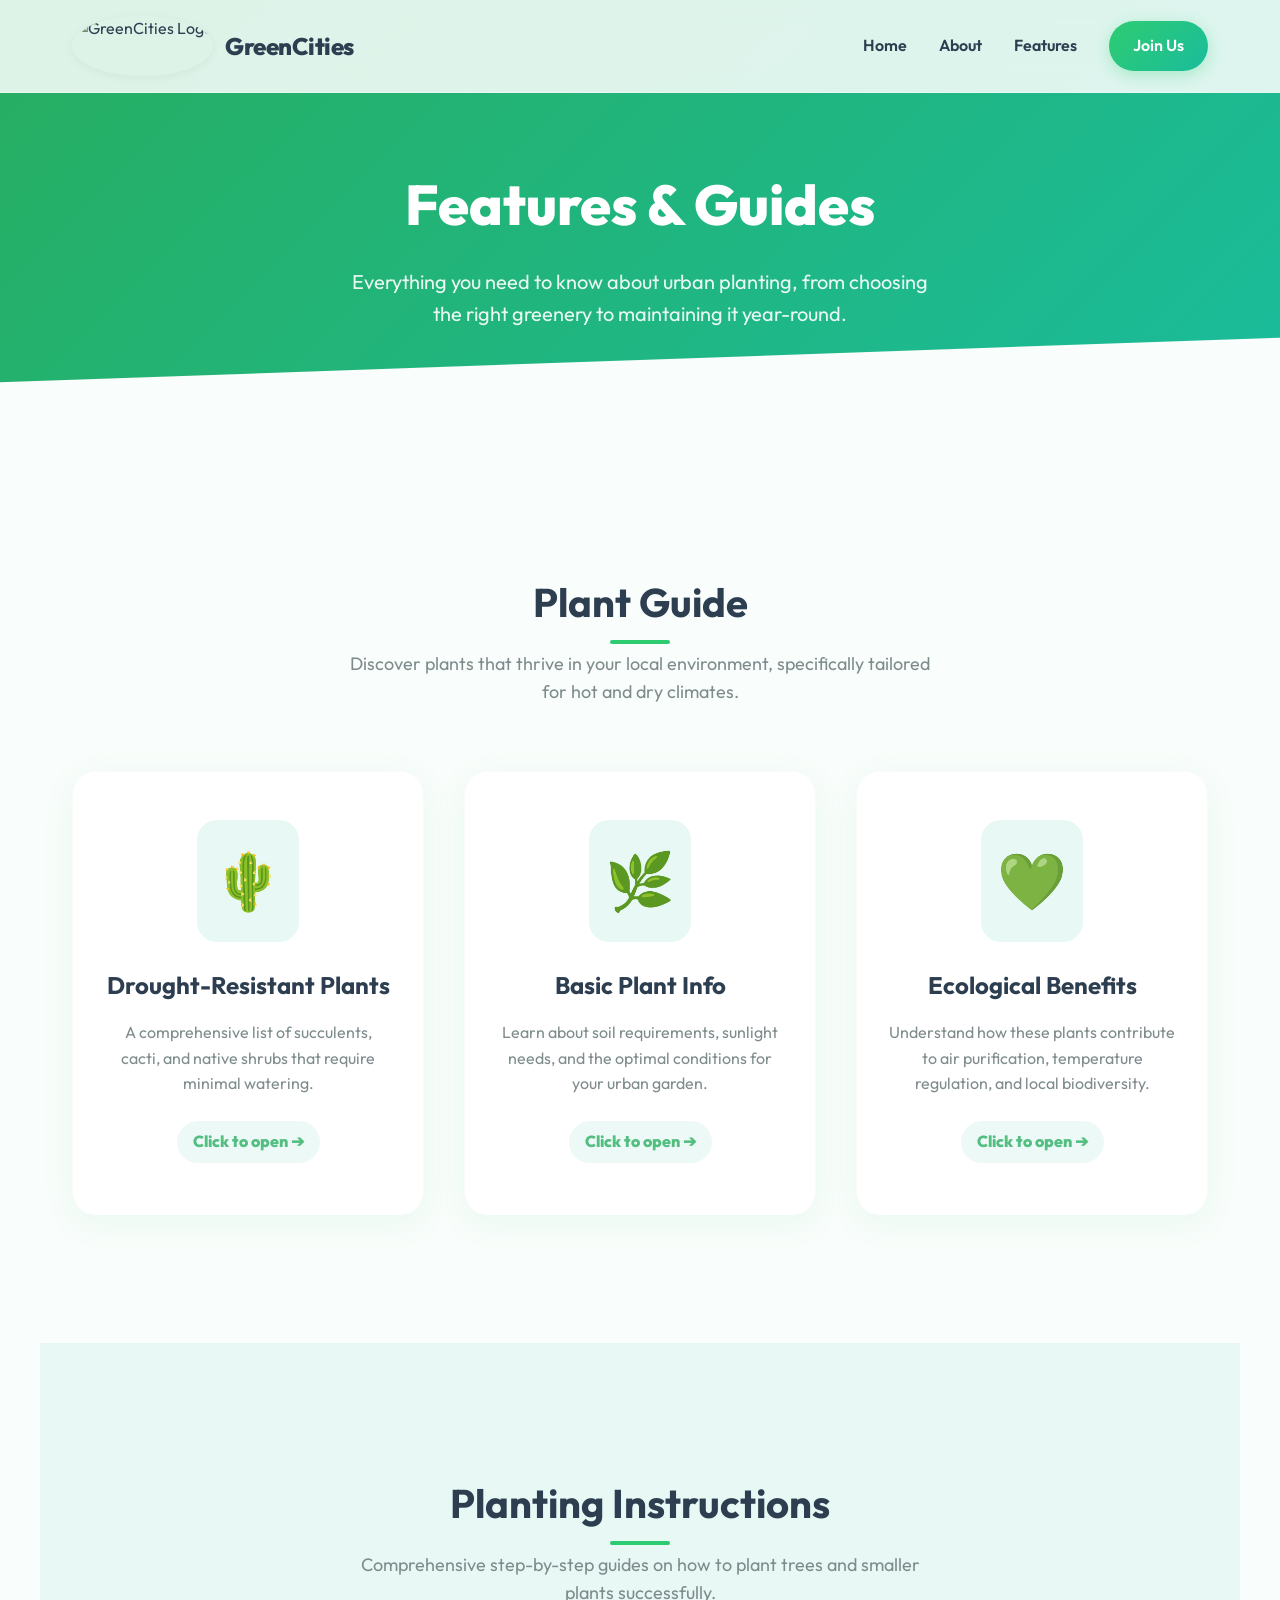
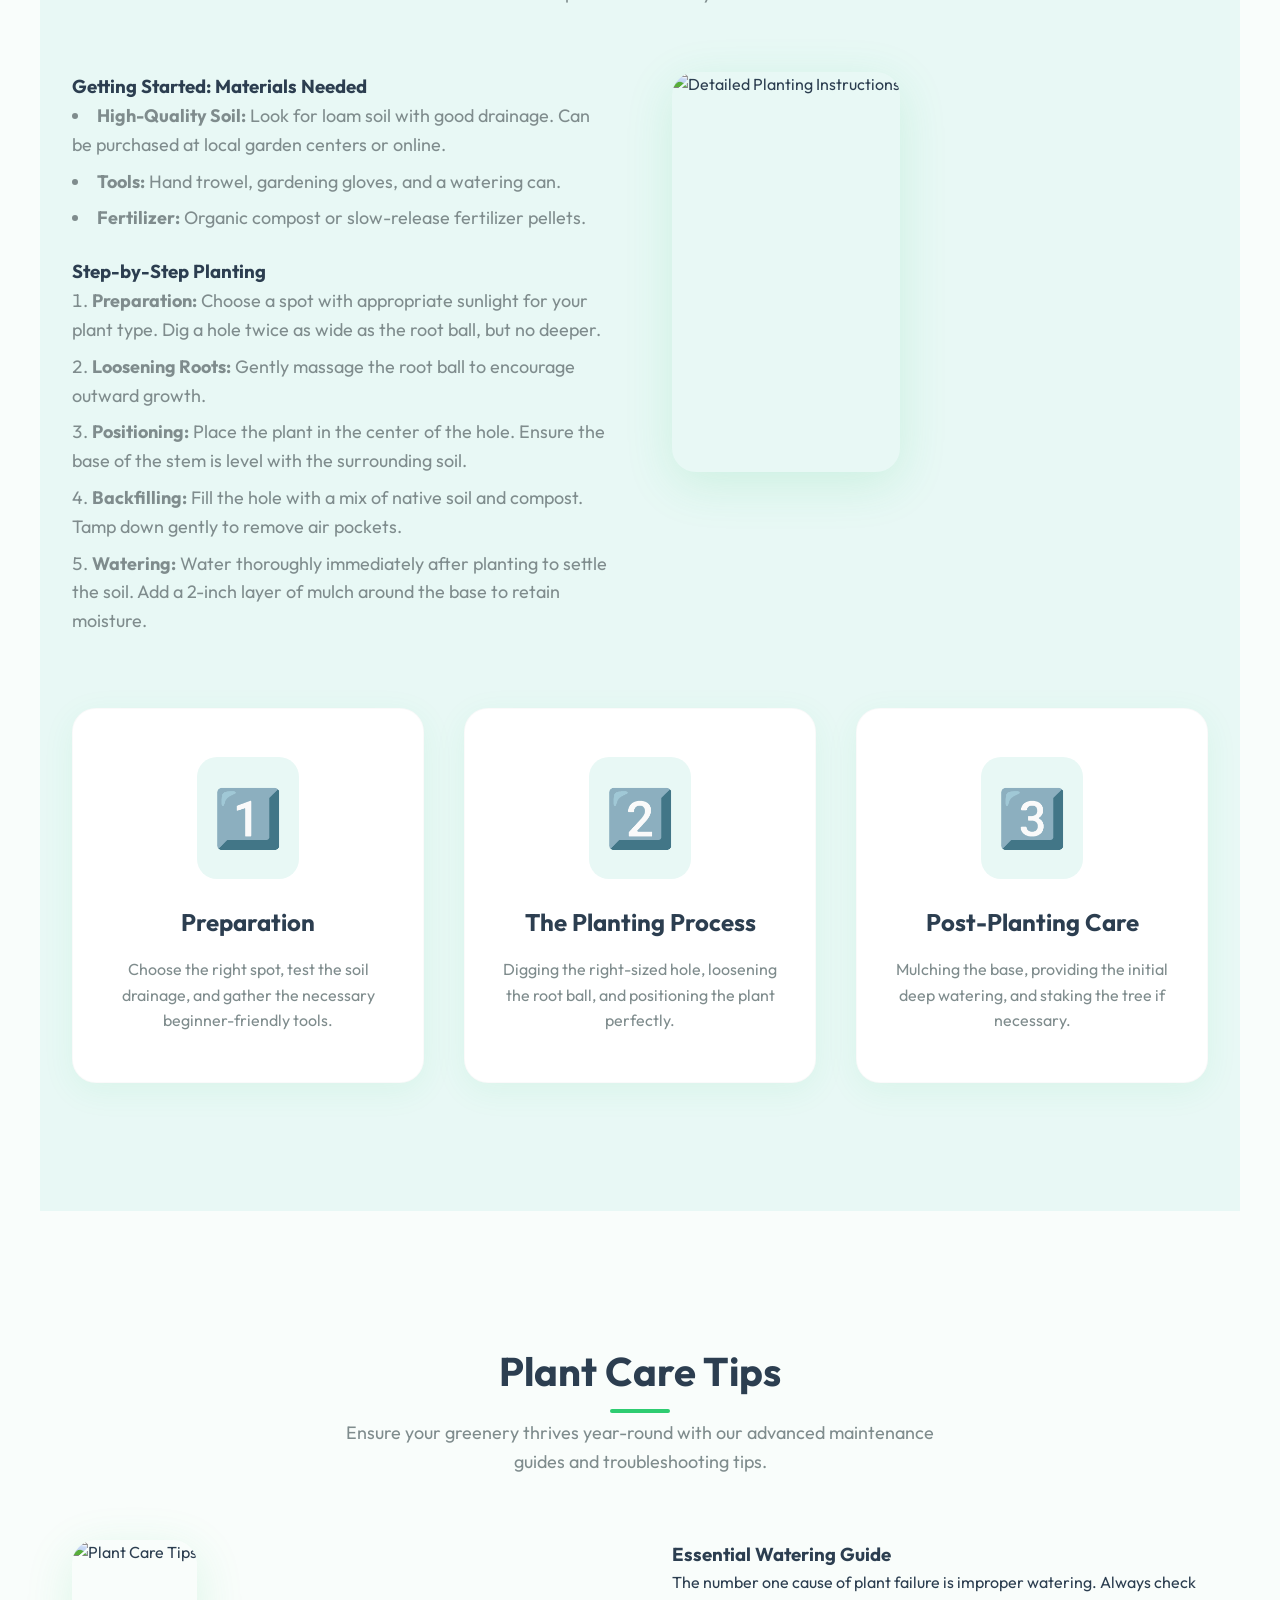
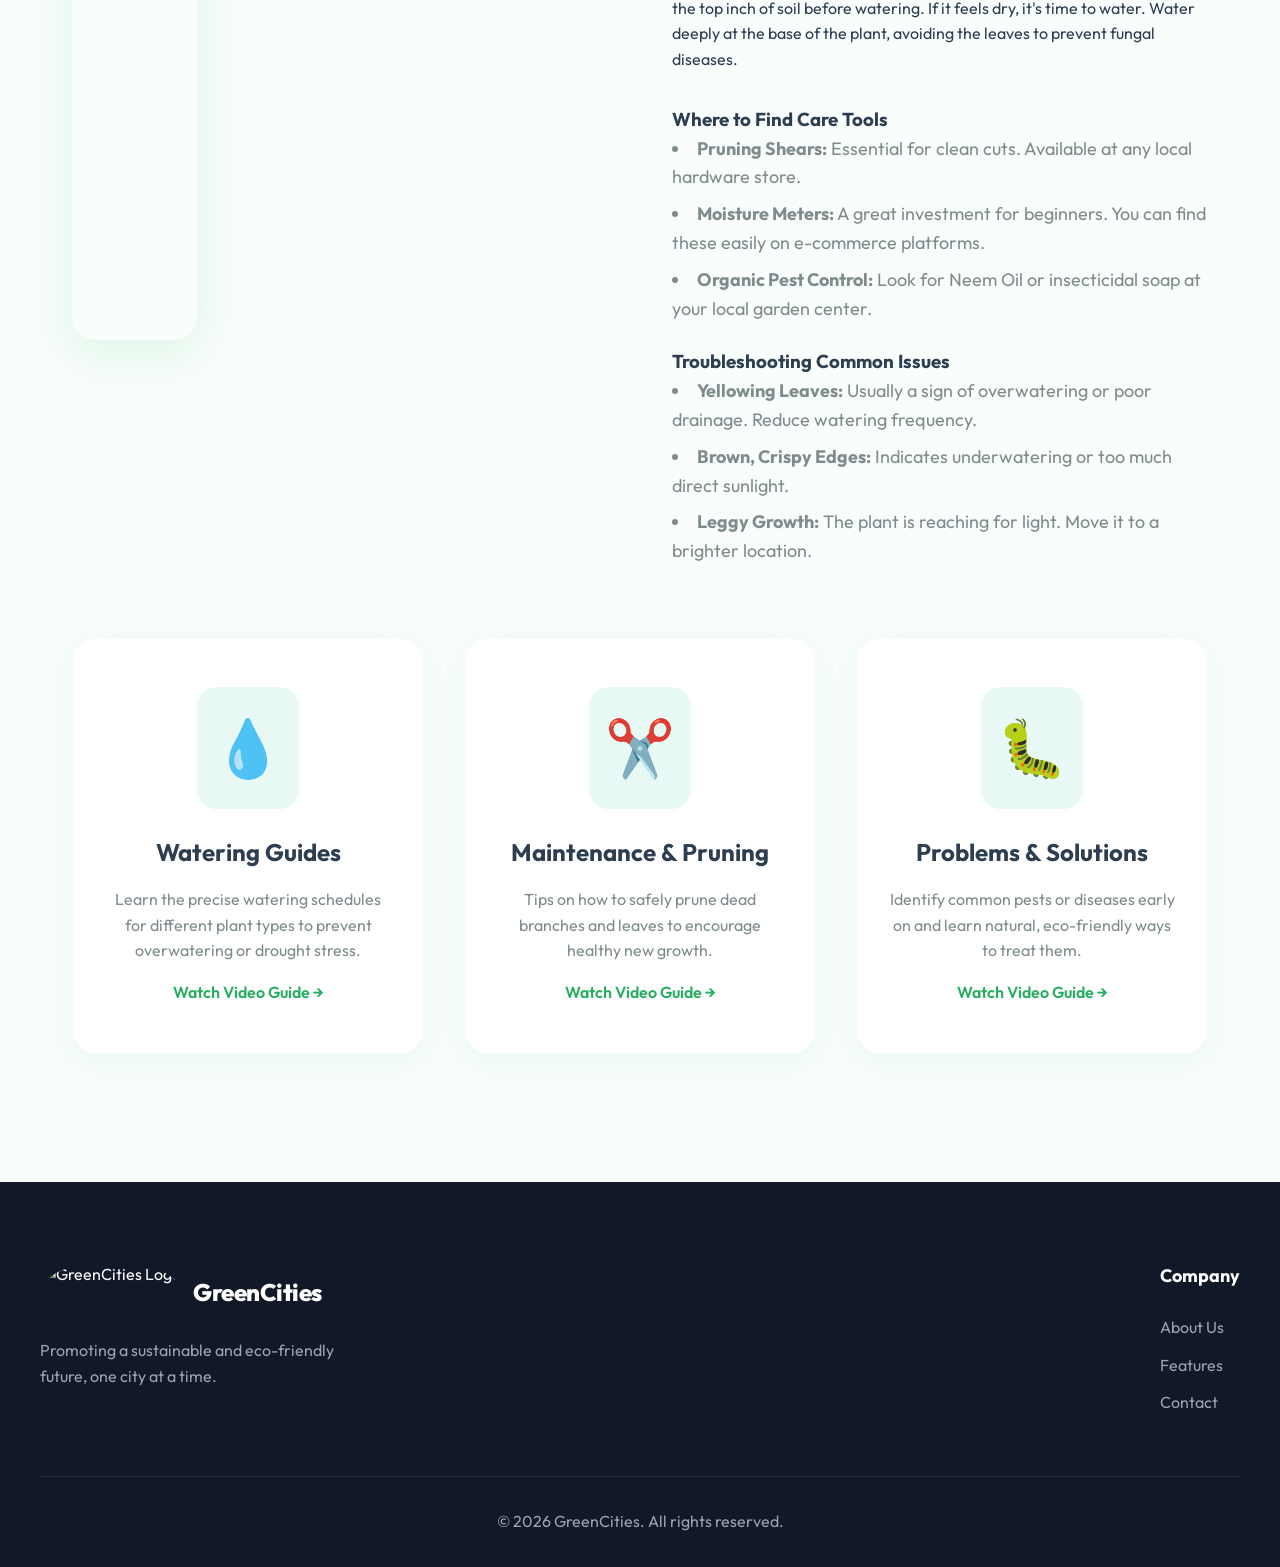
==== features.html @ 92015b4a "Add files via upload" ====
<!DOCTYPE html>
<html lang="en">

<head>
    <meta charset="UTF-8">
    <meta name="viewport" content="width=device-width, initial-scale=1.0">
    <meta name="description" content="GreenCities - Features and Guides.">
    <title>GreenCities | Features</title>
    <link rel="preconnect" href="https://fonts.googleapis.com">
    <link rel="preconnect" href="https://fonts.gstatic.com" crossorigin>
    <link href="https://fonts.googleapis.com/css2?family=Outfit:wght@300;400;600;800&display=swap" rel="stylesheet">
    <link rel="stylesheet" href="style.css">
</head>

<body>
    <header class="glass-header">
        <div class="header-container">
            <div class="logo-space">
                <img src="images/GreenCitiesLogo.png" alt="GreenCities Logo" class="logo">
                <span class="logo-text">GreenCities</span>
            </div>
            <nav>
                <ul class="nav-links">
                    <li><a href="index.html">Home</a></li>
                    <li><a href="about.html">About</a></li>
                    <li><a href="features.html">Features</a></li>
                    <li><a href="contact.html" class="btn-primary">Join Us</a></li>
                </ul>
            </nav>
        </div>
    </header>

    <main>
        <section class="page-hero">
            <h1>Features & Guides</h1>
            <p>Everything you need to know about urban planting, from choosing the right greenery to maintaining it
                year-round.</p>
        </section>

        <section id="plant-guide" class="features">
            <div class="section-header">
                <h2>Plant Guide</h2>
                <p>Discover plants that thrive in your local environment, specifically tailored for hot and dry
                    climates.</p>
            </div>
            <div class="feature-grid">
                <a href="drought-resistant-plants.html" class="feature-link">
                    <div class="feature-card">
                        <div class="icon">🌵</div>
                        <h3>Drought-Resistant Plants</h3>
                        <p>A comprehensive list of succulents, cacti, and native shrubs that require minimal watering.</p>
                    </div>
                </a>
                <a href="plant-info.html" class="feature-link">
                    <div class="feature-card">
                        <div class="icon">🌿</div>
                        <h3>Basic Plant Info</h3>
                        <p>Learn about soil requirements, sunlight needs, and the optimal conditions for your urban garden.</p>
                    </div>
                </a>
                <a href="eco-benefits.html" class="feature-link">
                    <div class="feature-card">
                        <div class="icon">💚</div>
                        <h3>Ecological Benefits</h3>
                        <p>Understand how these plants contribute to air purification, temperature regulation, and local biodiversity.</p>
                    </div>
                </a>
            </div>
        </section>

        <section id="planting-instructions" class="features" style="background-color: var(--primary-light);">
            <div class="section-header">
                <h2>Planting Instructions</h2>
                <p>Comprehensive step-by-step guides on how to plant trees and smaller plants successfully.</p>
            </div>

            <div class="split-layout" style="margin-bottom: 4rem;">
                <div class="split-content">
                    <h3>Getting Started: Materials Needed</h3>
                    <ul class="content-list" style="margin-bottom: 1.5rem;">
                        <li><strong>High-Quality Soil:</strong> Look for loam soil with good drainage. Can be purchased
                            at local garden centers or online.</li>
                        <li><strong>Tools:</strong> Hand trowel, gardening gloves, and a watering can.</li>
                        <li><strong>Fertilizer:</strong> Organic compost or slow-release fertilizer pellets.</li>
                    </ul>

                    <h3>Step-by-Step Planting</h3>
                    <ol class="content-list" style="margin-bottom: 0;">
                        <li><strong>Preparation:</strong> Choose a spot with appropriate sunlight for your plant type.
                            Dig a hole twice as wide as the root ball, but no deeper.</li>
                        <li><strong>Loosening Roots:</strong> Gently massage the root ball to encourage outward growth.
                        </li>
                        <li><strong>Positioning:</strong> Place the plant in the center of the hole. Ensure the base of
                            the stem is level with the surrounding soil.</li>
                        <li><strong>Backfilling:</strong> Fill the hole with a mix of native soil and compost. Tamp down
                            gently to remove air pockets.</li>
                        <li><strong>Watering:</strong> Water thoroughly immediately after planting to settle the soil.
                            Add a 2-inch layer of mulch around the base to retain moisture.</li>
                    </ol>
                </div>
                <div class="split-image">
                    <img src="images/planting-demo.jpg" alt="Detailed Planting Instructions"
                        style="border-radius: 24px; box-shadow: var(--shadow-hover);">
                </div>
            </div>

            <div class="feature-grid">
                <div class="feature-card">
                    <div class="icon">1️⃣</div>
                    <h3>Preparation</h3>
                    <p>Choose the right spot, test the soil drainage, and gather the necessary beginner-friendly tools.
                    </p>
                </div>
                <div class="feature-card">
                    <div class="icon">2️⃣</div>
                    <h3>The Planting Process</h3>
                    <p>Digging the right-sized hole, loosening the root ball, and positioning the plant perfectly.</p>
                </div>
                <div class="feature-card">
                    <div class="icon">3️⃣</div>
                    <h3>Post-Planting Care</h3>
                    <p>Mulching the base, providing the initial deep watering, and staking the tree if necessary.</p>
                </div>
            </div>
        </section>

        <section id="plant-care-tips" class="features">
            <div class="section-header">
                <h2>Plant Care Tips</h2>
                <p>Ensure your greenery thrives year-round with our advanced maintenance guides and troubleshooting
                    tips.</p>
            </div>

            <div class="split-layout" style="margin-bottom: 4rem;">
                <div class="split-image" style="order: -1;">
                    <img src="images/pruning.jpg" alt="Plant Care Tips"
                        style="border-radius: 24px; box-shadow: var(--shadow-hover);">
                </div>
                <div class="split-content">
                    <h3>Essential Watering Guide</h3>
                    <p>The number one cause of plant failure is improper watering. Always check the top inch of soil
                        before watering. If it feels dry, it's time to water. Water deeply at the base of the plant,
                        avoiding the leaves to prevent fungal diseases.</p>

                    <h3 style="margin-top: 2rem;">Where to Find Care Tools</h3>
                    <ul class="content-list" style="margin-bottom: 1.5rem;">
                        <li><strong>Pruning Shears:</strong> Essential for clean cuts. Available at any local hardware
                            store.</li>
                        <li><strong>Moisture Meters:</strong> A great investment for beginners. You can find these
                            easily on e-commerce platforms.</li>
                        <li><strong>Organic Pest Control:</strong> Look for Neem Oil or insecticidal soap at your local
                            garden center.</li>
                    </ul>

                    <h3>Troubleshooting Common Issues</h3>
                    <ul class="content-list" style="margin-bottom: 0;">
                        <li><strong>Yellowing Leaves:</strong> Usually a sign of overwatering or poor drainage. Reduce
                            watering frequency.</li>
                        <li><strong>Brown, Crispy Edges:</strong> Indicates underwatering or too much direct sunlight.
                        </li>
                        <li><strong>Leggy Growth:</strong> The plant is reaching for light. Move it to a brighter
                            location.</li>
                    </ul>
                </div>
            </div>

            <div class="feature-grid">
                <a href="https://www.youtube.com/results?search_query=how+to+water+plants+properly" target="_blank" class="feature-card"
                    style="text-decoration: none; color: inherit; display: block;">
                    <div class="icon">💧</div>
                    <h3>Watering Guides</h3>
                    <p>Learn the precise watering schedules for different plant types to prevent overwatering or drought
                        stress.</p>
                    <span
                        style="display: inline-block; margin-top: 1rem; color: var(--primary-dark); font-weight: 600;">Watch Video Guide &rarr;</span>
                </a>
                <a href="https://www.youtube.com/results?search_query=how+to+prune+plants+for+beginners" target="_blank" class="feature-card"
                    style="text-decoration: none; color: inherit; display: block;">
                    <div class="icon">✂️</div>
                    <h3>Maintenance & Pruning</h3>
                    <p>Tips on how to safely prune dead branches and leaves to encourage healthy new growth.</p>
                    <span
                        style="display: inline-block; margin-top: 1rem; color: var(--primary-dark); font-weight: 600;">Watch Video Guide &rarr;</span>
                </a>
                <a href="https://www.youtube.com/results?search_query=natural+eco-friendly+pest+control+plants" target="_blank" class="feature-card"
                    style="text-decoration: none; color: inherit; display: block;">
                    <div class="icon">🐛</div>
                    <h3>Problems & Solutions</h3>
                    <p>Identify common pests or diseases early on and learn natural, eco-friendly ways to treat them.
                    </p>
                    <span
                        style="display: inline-block; margin-top: 1rem; color: var(--primary-dark); font-weight: 600;">Watch Video Guide &rarr;</span>
                </a>
            </div>
        </section>
    </main>

    <footer>
        <div class="footer-content">
            <div class="footer-brand">
                <div class="logo-space footer-logo">
                    <img src="images/GreenCitiesLogo.png" alt="GreenCities Logo" class="logo">
                    <span class="logo-text">GreenCities</span>
                </div>
                <p>Promoting a sustainable and eco-friendly future, one city at a time.</p>
            </div>
            <div class="footer-links">
                <div class="link-group">
                    <h4>Company</h4>
                    <a href="about.html">About Us</a>
                    <a href="features.html">Features</a>
                    <a href="contact.html">Contact</a>
                </div>

            </div>
        </div>
        <div class="footer-bottom">
            <p>&copy; 2026 GreenCities. All rights reserved.</p>
        </div>
    </footer>
</body>

</html>
---- style.css ----
:root {
    --primary: #2ECC71;
    --primary-dark: #27AE60;
    --primary-light: #E8F8F5;
    --secondary: #1ABC9C;
    --text-main: #2C3E50;
    --text-light: #7F8C8D;
    --bg-main: #F9FDFB;
    --white: #FFFFFF;
    --glass-bg: rgba(255, 255, 255, 0.85);
    --glass-border: rgba(255, 255, 255, 0.3);
    --shadow-soft: 0 8px 32px rgba(46, 204, 113, 0.08);
    --shadow-hover: 0 12px 48px rgba(46, 204, 113, 0.15);
    --transition: all 0.3s cubic-bezier(0.25, 0.8, 0.25, 1);
}

* {
    margin: 0;
    padding: 0;
    box-sizing: border-box;
}

html {
    scroll-behavior: smooth;
}

body {
    font-family: 'Outfit', sans-serif;
    color: var(--text-main);
    background-color: var(--bg-main);
    line-height: 1.6;
    overflow-x: hidden;
}

.glass-header {
    position: fixed;
    top: 0;
    left: 0;
    width: 100%;
    z-index: 1000;
    background: var(--glass-bg);
    backdrop-filter: blur(12px);
    -webkit-backdrop-filter: blur(12px);
    border-bottom: 1px solid var(--glass-border);
    transition: var(--transition);
}

.header-container {
    max-width: 1200px;
    margin: 0 auto;
    padding: 1rem 2rem;
    display: flex;
    justify-content: space-between;
    align-items: center;
}

.logo-space {
    display: flex;
    align-items: center;
    gap: 0.75rem;
    text-decoration: none;
}

.logo {
    height: 60px;
    width: auto;
    object-fit: contain;
    border-radius: 50%;
    box-shadow: 0 2px 10px rgba(0, 0, 0, 0.05);
}

.logo-text {
    font-size: 1.5rem;
    font-weight: 800;
    color: var(--text-main);
    letter-spacing: -0.5px;
}

nav .nav-links {
    display: flex;
    list-style: none;
    align-items: center;
    gap: 2rem;
}

nav a {
    text-decoration: none;
    color: var(--text-main);
    font-weight: 600;
    font-size: 1rem;
    transition: var(--transition);
    position: relative;
}

nav a:not(.btn-primary)::after {
    content: '';
    position: absolute;
    width: 0;
    height: 2px;
    bottom: -4px;
    left: 0;
    background-color: var(--primary);
    transition: var(--transition);
}

nav a:not(.btn-primary):hover::after {
    width: 100%;
}

nav a:not(.btn-primary):hover {
    color: var(--primary);
}

/* Buttons */
.btn-primary {
    background: linear-gradient(135deg, var(--primary), var(--secondary));
    color: var(--white) !important;
    padding: 0.75rem 1.5rem;
    border-radius: 50px;
    box-shadow: 0 4px 15px rgba(46, 204, 113, 0.3);
    font-weight: 600;
    text-decoration: none;
    transition: var(--transition);
    display: inline-block;
}

.btn-primary:hover {
    transform: translateY(-2px);
    box-shadow: 0 6px 20px rgba(46, 204, 113, 0.4);
    filter: brightness(0.9);
}

.btn-secondary {
    background: var(--white);
    color: var(--text-main);
    padding: 0.75rem 1.5rem;
    border-radius: 50px;
    font-weight: 600;
    text-decoration: none;
    transition: var(--transition);
    border: 1px solid rgba(0, 0, 0, 0.05);
    box-shadow: 0 4px 15px rgba(0, 0, 0, 0.05);
    display: inline-block;
}

.btn-secondary:hover {
    transform: translateY(-2px);
    box-shadow: 0 6px 20px rgba(0, 0, 0, 0.1);
    color: var(--primary);
    filter: brightness(0.95);
}

/* Page Hero */
.page-hero {
    padding: 10rem 2rem 5rem;
    background: linear-gradient(135deg, var(--primary-dark) 0%, var(--secondary) 100%);
    color: var(--white);
    text-align: center;
    margin-bottom: 2rem;
    position: relative;
    overflow: hidden;
}

.page-hero::after {
    content: '';
    position: absolute;
    bottom: -50px;
    left: 0;
    width: 100%;
    height: 100px;
    background: var(--bg-main);
    transform: skewY(-2deg);
}

.page-hero h1 {
    font-size: 3.5rem;
    font-weight: 800;
    margin-bottom: 1rem;
    position: relative;
    z-index: 2;
}

.page-hero p {
    font-size: 1.25rem;
    opacity: 0.9;
    max-width: 600px;
    margin: 0 auto;
    position: relative;
    z-index: 2;
}

/* Hero Section */
.hero {
    min-height: 100vh;
    display: flex;
    align-items: center;
    justify-content: center;
    position: relative;
    padding: 6rem 2rem 2rem;
    background-image: linear-gradient(rgba(17, 24, 39, 0.7), rgba(17, 24, 39, 0.85)), url('file:///C:/Users/Joshua/.gemini/antigravity/brain/66e5b6cf-9556-49b2-91f2-da88c25bc179/hero_bg_1777098120230.png');
    background-size: cover;
    background-position: center;
    background-attachment: fixed;
    text-align: center;
}

/* Subpage Hero Variants */
.hero.sub-hero {
    min-height: 100vh;
    background-attachment: scroll; /* Better compatibility for mobile/certain layouts to avoid gaps */
}

.hero-drought {
    background-image: linear-gradient(rgba(139, 69, 19, 0.6), rgba(0, 0, 0, 0.8)), url('images/hero-drought.jpg');
    background-color: #A0522D; /* Fallback Sienna */
}

.hero-benefits {
    background-image: linear-gradient(rgba(46, 204, 113, 0.6), rgba(0, 0, 0, 0.8)), url('images/hero-benefits.jpg');
    background-color: #27AE60; /* Fallback Primary Dark */
}

.hero-info {
    background-image: linear-gradient(rgba(52, 152, 219, 0.6), rgba(0, 0, 0, 0.8)), url('images/hero-info.jpg');
    background-color: #2980B9; /* Fallback Blue */
}

.hero-content {
    max-width: 800px;
    z-index: 2;
    animation: fadeInUp 1s ease-out;
}

.badge {
    display: inline-block;
    padding: 0.5rem 1rem;
    background: var(--primary-light);
    color: var(--primary-dark);
    border-radius: 50px;
    font-weight: 600;
    font-size: 0.875rem;
    margin-bottom: 1.5rem;
    letter-spacing: 1px;
    text-transform: uppercase;
}

.hero h1 {
    font-size: 4.5rem;
    font-weight: 800;
    line-height: 1.1;
    margin-bottom: 1.5rem;
    color: var(--white);
}

.hero h1 .highlight {
    background: linear-gradient(135deg, var(--primary), var(--secondary));
    -webkit-background-clip: text;
    -webkit-text-fill-color: transparent;
}

.hero p {
    font-size: 1.25rem;
    color: rgba(255, 255, 255, 0.9);
    margin-bottom: 2.5rem;
    max-width: 600px;
    margin-left: auto;
    margin-right: auto;
}

.hero-actions {
    display: flex;
    gap: 1rem;
    justify-content: center;
}

/* Features Section */
.features {
    padding: 8rem 2rem;
    max-width: 1200px;
    margin: 0 auto;
}

.section-header {
    text-align: center;
    margin-bottom: 4rem;
}

.section-header h2 {
    font-size: 2.5rem;
    color: var(--text-main);
    margin-bottom: 1rem;
    position: relative;
    display: inline-block;
}

.section-header h2::after {
    content: '';
    position: absolute;
    bottom: -10px;
    left: 50%;
    transform: translateX(-50%);
    width: 60px;
    height: 4px;
    background: var(--primary);
    border-radius: 2px;
}

.section-header p {
    color: var(--text-light);
    font-size: 1.125rem;
    max-width: 600px;
    margin: 0 auto;
}

.feature-grid {
    display: grid;
    grid-template-columns: repeat(auto-fit, minmax(300px, 1fr));
    gap: 2.5rem;
}

.feature-card {
    background: var(--white);
    padding: 3rem 2rem;
    border-radius: 24px;
    box-shadow: var(--shadow-soft);
    text-align: center;
    transition: var(--transition);
    border: 1px solid rgba(0, 0, 0, 0.02);
}

.feature-card:hover {
    transform: translateY(-10px);
    box-shadow: var(--shadow-hover);
}

.feature-card .icon {
    font-size: 3.5rem;
    margin-bottom: 1.5rem;
    display: inline-block;
    padding: 1rem;
    background: var(--primary-light);
    border-radius: 20px;
}

.feature-card h3 {
    font-size: 1.5rem;
    margin-bottom: 1rem;
    color: var(--text-main);
}

.feature-card p {
    color: var(--text-light);
}

/* Accordion */
.accordion {
    max-width: 800px;
    margin: 0 auto;
    display: flex;
    flex-direction: column;
    gap: 1rem;
}

.accordion-item {
    background: var(--white);
    border-radius: 12px;
    box-shadow: var(--shadow-soft);
    overflow: hidden;
    transition: box-shadow 0.3s cubic-bezier(0.25, 0.8, 0.25, 1);
}

.accordion-item:hover {
    box-shadow: var(--shadow-hover);
}

.accordion-summary {
    padding: 1.5rem 2rem;
    font-size: 1.25rem;
    font-weight: 600;
    color: var(--text-main);
    cursor: pointer;
    display: flex;
    justify-content: space-between;
    align-items: center;
    list-style: none;
}

.accordion-summary::-webkit-details-marker {
    display: none;
}

.accordion-summary::after {
    content: '+';
    font-size: 1.5rem;
    color: var(--primary);
    transition: var(--transition);
}

details[open] .accordion-summary::after {
    content: '-';
    transform: rotate(180deg);
}

.accordion-content {
    max-height: 0;
    overflow: hidden;
    transition: max-height 0.4s ease-in-out;
}

.accordion-inner {
    padding: 0 2rem 1.5rem;
    color: var(--text-light);
    line-height: 1.8;
}

details.is-open .accordion-content {
    max-height: 400px;
}

/* Split Layout */
.split-layout {
    display: grid;
    grid-template-columns: 1fr 1fr;
    gap: 4rem;
    align-items: flex-start;
    max-width: 1200px;
    margin: 0 auto;
}

.split-image img {
    width: 100%;
    height: 100%;
    object-fit: cover;
    border-radius: 24px;
    box-shadow: var(--shadow-hover);
    min-height: 400px;
}

@media (max-width: 900px) {
    .split-layout {
        grid-template-columns: 1fr;
    }
}


.impact-section {
    background: linear-gradient(135deg, var(--primary), var(--secondary));
    padding: 6rem 2rem;
    color: var(--white);
    text-align: center;
}

.impact-grid {
    display: grid;
    grid-template-columns: repeat(auto-fit, minmax(200px, 1fr));
    gap: 3rem;
    max-width: 1000px;
    margin: 0 auto;
}

.impact-card h3 {
    font-size: 4rem;
    font-weight: 800;
    margin-bottom: 0.5rem;
    line-height: 1;
}

.impact-card p {
    font-size: 1.125rem;
    font-weight: 600;
    text-transform: uppercase;
    letter-spacing: 1px;
    opacity: 0.9;
}

/* Initiative Section */
.initiative-section {
    padding: 4rem 2rem 8rem;
    max-width: 1200px;
    margin: 0 auto;
}

.initiative-image-wrapper {
    margin: 2rem auto 0;
    max-width: 900px;
    border-radius: 24px;
    overflow: hidden;
    box-shadow: var(--shadow-soft);
    transition: var(--transition);
}

.initiative-image-wrapper:hover {
    transform: translateY(-5px);
    box-shadow: var(--shadow-hover);
}

.initiative-image-wrapper img {
    width: 100%;
    height: auto;
    display: block;
}

/* Footer */
footer {
    background: #111827;
    color: var(--white);
    padding: 5rem 2rem 2rem;
}

.footer-content {
    max-width: 1200px;
    margin: 0 auto;
    display: flex;
    justify-content: space-between;
    flex-wrap: wrap;
    gap: 3rem;
    margin-bottom: 3rem;
}

.footer-brand {
    flex: 1;
    min-width: 300px;
}

.footer-logo .logo-text {
    color: var(--white);
}

.footer-brand p {
    color: #9CA3AF;
    margin-top: 1rem;
    max-width: 300px;
}

.footer-links {
    display: flex;
    gap: 4rem;
}

.link-group h4 {
    font-size: 1.125rem;
    margin-bottom: 1.5rem;
    color: var(--white);
}

.link-group a {
    display: block;
    color: #9CA3AF;
    text-decoration: none;
    margin-bottom: 0.75rem;
    transition: var(--transition);
}

.link-group a:hover {
    color: var(--primary);
    transform: translateX(5px);
}

.footer-bottom {
    max-width: 1200px;
    margin: 0 auto;
    padding-top: 2rem;
    border-top: 1px solid rgba(255, 255, 255, 0.1);
    text-align: center;
    color: #9CA3AF;
}

/* Feature Link (Clickable Cards) */
.feature-link {
    text-decoration: none;
    display: block;
    color: inherit;
    transition: var(--transition);
}

.feature-link .feature-card,
.story-card {
    border-bottom: 4px solid transparent;
}

.feature-link:hover .feature-card,
.story-card:hover {
    border-bottom: 4px solid var(--primary);
}

.feature-link .feature-card::after,
.story-card .story-content::after {
    content: 'Click to open ➔';
    display: inline-block;
    margin-top: 1.5rem;
    padding: 0.5rem 1rem;
    background: var(--primary-light);
    border-radius: 50px;
    font-weight: 800;
    color: var(--primary-dark);
    opacity: 0.8;
    transition: var(--transition);
}

.feature-link:hover .feature-card::after,
.story-card:hover .story-content::after {
    opacity: 1;
    background: var(--primary);
    color: var(--white);
    transform: translateX(5px);
}

/* Video Container for responsive iframe */
.video-container {
    position: relative;
    padding-bottom: 56.25%;
    /* 16:9 Aspect Ratio */
    height: 0;
    overflow: hidden;
    max-width: 100%;
    border-radius: 16px;
    box-shadow: var(--shadow-soft);
    margin: 2rem 0;
}

.video-container iframe {
    position: absolute;
    top: 0;
    left: 0;
    width: 100%;
    height: 100%;
    border: none;
}

/* Event List */
.event-list {
    display: flex;
    flex-direction: column;
    gap: 1.5rem;
    max-width: 800px;
    margin: 0 auto;
}

.event-card {
    background: var(--white);
    padding: 2rem;
    border-radius: 16px;
    box-shadow: var(--shadow-soft);
    display: flex;
    flex-direction: column;
    gap: 1rem;
    border-left: 6px solid var(--primary);
    transition: var(--transition);
}

.event-card:hover {
    transform: translateX(5px);
    box-shadow: var(--shadow-hover);
}

.event-header {
    display: flex;
    justify-content: space-between;
    align-items: center;
    flex-wrap: wrap;
    gap: 1rem;
}

.event-date {
    background: var(--primary-light);
    color: var(--primary-dark);
    padding: 0.5rem 1rem;
    border-radius: 8px;
    font-weight: 800;
    font-size: 1.125rem;
}

.event-details p {
    color: var(--text-light);
    margin-bottom: 0.5rem;
    display: flex;
    align-items: center;
    gap: 0.5rem;
}

/* Story Grid */
.story-grid {
    display: grid;
    grid-template-columns: repeat(auto-fit, minmax(320px, 1fr));
    gap: 2.5rem;
}

.story-card {
    background: var(--white);
    border-radius: 20px;
    overflow: hidden;
    box-shadow: var(--shadow-soft);
    transition: var(--transition);
    text-decoration: none;
    color: inherit;
    display: flex;
    flex-direction: column;
}

.story-card:hover {
    transform: translateY(-8px);
    box-shadow: var(--shadow-hover);
}

.story-image {
    width: 100%;
    height: 220px;
    object-fit: cover;
}

.story-content {
    padding: 2rem;
    flex: 1;
    display: flex;
    flex-direction: column;
}

.story-content h3 {
    margin-bottom: 1rem;
    font-size: 1.5rem;
    color: var(--text-main);
}

.story-content p {
    color: var(--text-light);
    margin-bottom: 1.5rem;
    flex: 1;
}

.story-author {
    display: flex;
    align-items: center;
    gap: 1rem;
    border-top: 1px solid rgba(0, 0, 0, 0.05);
    padding-top: 1rem;
}

.story-author img {
    width: 40px;
    height: 40px;
    border-radius: 50%;
    object-fit: cover;
}

.story-author span {
    font-weight: 600;
    color: var(--text-main);
}

/* Page Section Overrides for new pages */
.content-section {
    padding: 6rem 2rem;
    max-width: 1000px;
    margin: 0 auto;
}

.content-block {
    margin-bottom: 4rem;
}

.content-block h2 {
    font-size: 2.25rem;
    margin-bottom: 1.5rem;
    color: var(--text-main);
}

.content-block h3 {
    font-size: 1.5rem;
    margin-bottom: 1rem;
    margin-top: 2rem;
    color: var(--text-main);
}

.content-block p {
    color: var(--text-light);
    margin-bottom: 1.5rem;
    font-size: 1.125rem;
}

.content-list {
    list-style-position: inside;
    color: var(--text-light);
    margin-bottom: 2rem;
    font-size: 1.125rem;
}

.content-list li {
    margin-bottom: 0.5rem;
}


/* Eco Inspiration Grid */
.eco-grid {
    display: grid;
    grid-template-columns: repeat(2, 1fr);
    gap: 2rem;
    margin-top: 2rem;
}

@media (max-width: 768px) {
    .eco-grid {
        grid-template-columns: 1fr;
    }
}

.eco-card {
    background: var(--white);
    border-radius: 16px;
    overflow: hidden;
    box-shadow: var(--shadow-soft);
    transition: var(--transition);
}

.eco-card:hover {
    transform: translateY(-5px);
    box-shadow: var(--shadow-hover);
}

.eco-image-window {
    width: 100%;
    height: 200px;
    background-color: #e0e0e0;
    position: relative;
}

.eco-image-window img {
    width: 100%;
    height: 100%;
    object-fit: cover;
}

.eco-content {
    padding: 1.5rem;
}

.eco-content h3 {
    font-size: 1.25rem;
    margin-bottom: 0.5rem;
    color: var(--text-main);
    margin-top: 0;
}

.eco-content p {
    color: var(--text-light);
    font-size: 1rem;
    margin-bottom: 0;
}

@keyframes fadeInUp {
    from {
        opacity: 0;
        transform: translateY(30px);
    }

    to {
        opacity: 1;
        transform: translateY(0);
    }
}


@media (max-width: 768px) {
    .hero h1 {
        font-size: 3rem;
    }

    .nav-links {
        display: none;
    }

    .footer-content {
        flex-direction: column;
    }
}
.benefits-grid {
    display: grid;
    grid-template-columns: repeat(auto-fit, minmax(350px, 1fr));
    gap: 3rem;
    margin-top: 3rem;
}

.benefit-card {
    background: var(--white);
    padding: 2.5rem;
    border-radius: 24px;
    box-shadow: var(--shadow-soft);
    display: flex;
    flex-direction: column;
    transition: var(--transition);
    border: 1px solid rgba(0, 0, 0, 0.02);
}

.benefit-card:hover {
    transform: translateY(-10px);
    box-shadow: var(--shadow-hover);
}

.benefit-card h3 {
    font-size: 1.5rem;
    margin-bottom: 1.25rem;
    color: var(--text-main);
    display: flex;
    align-items: center;
    gap: 0.75rem;
}

.benefit-card p {
    color: var(--text-light);
    line-height: 1.7;
    margin-bottom: 1.5rem;
    flex-grow: 1;
}

.mid-image {
    display: block;
    width: 100%;
    height: 300px;
    object-fit: cover;
    border-radius: 16px;
    box-shadow: var(--shadow-soft);
    margin: 1.5rem 0;
    transition: var(--transition);
}

.mid-image:hover {
    transform: scale(1.02);
    box-shadow: var(--shadow-hover);
}
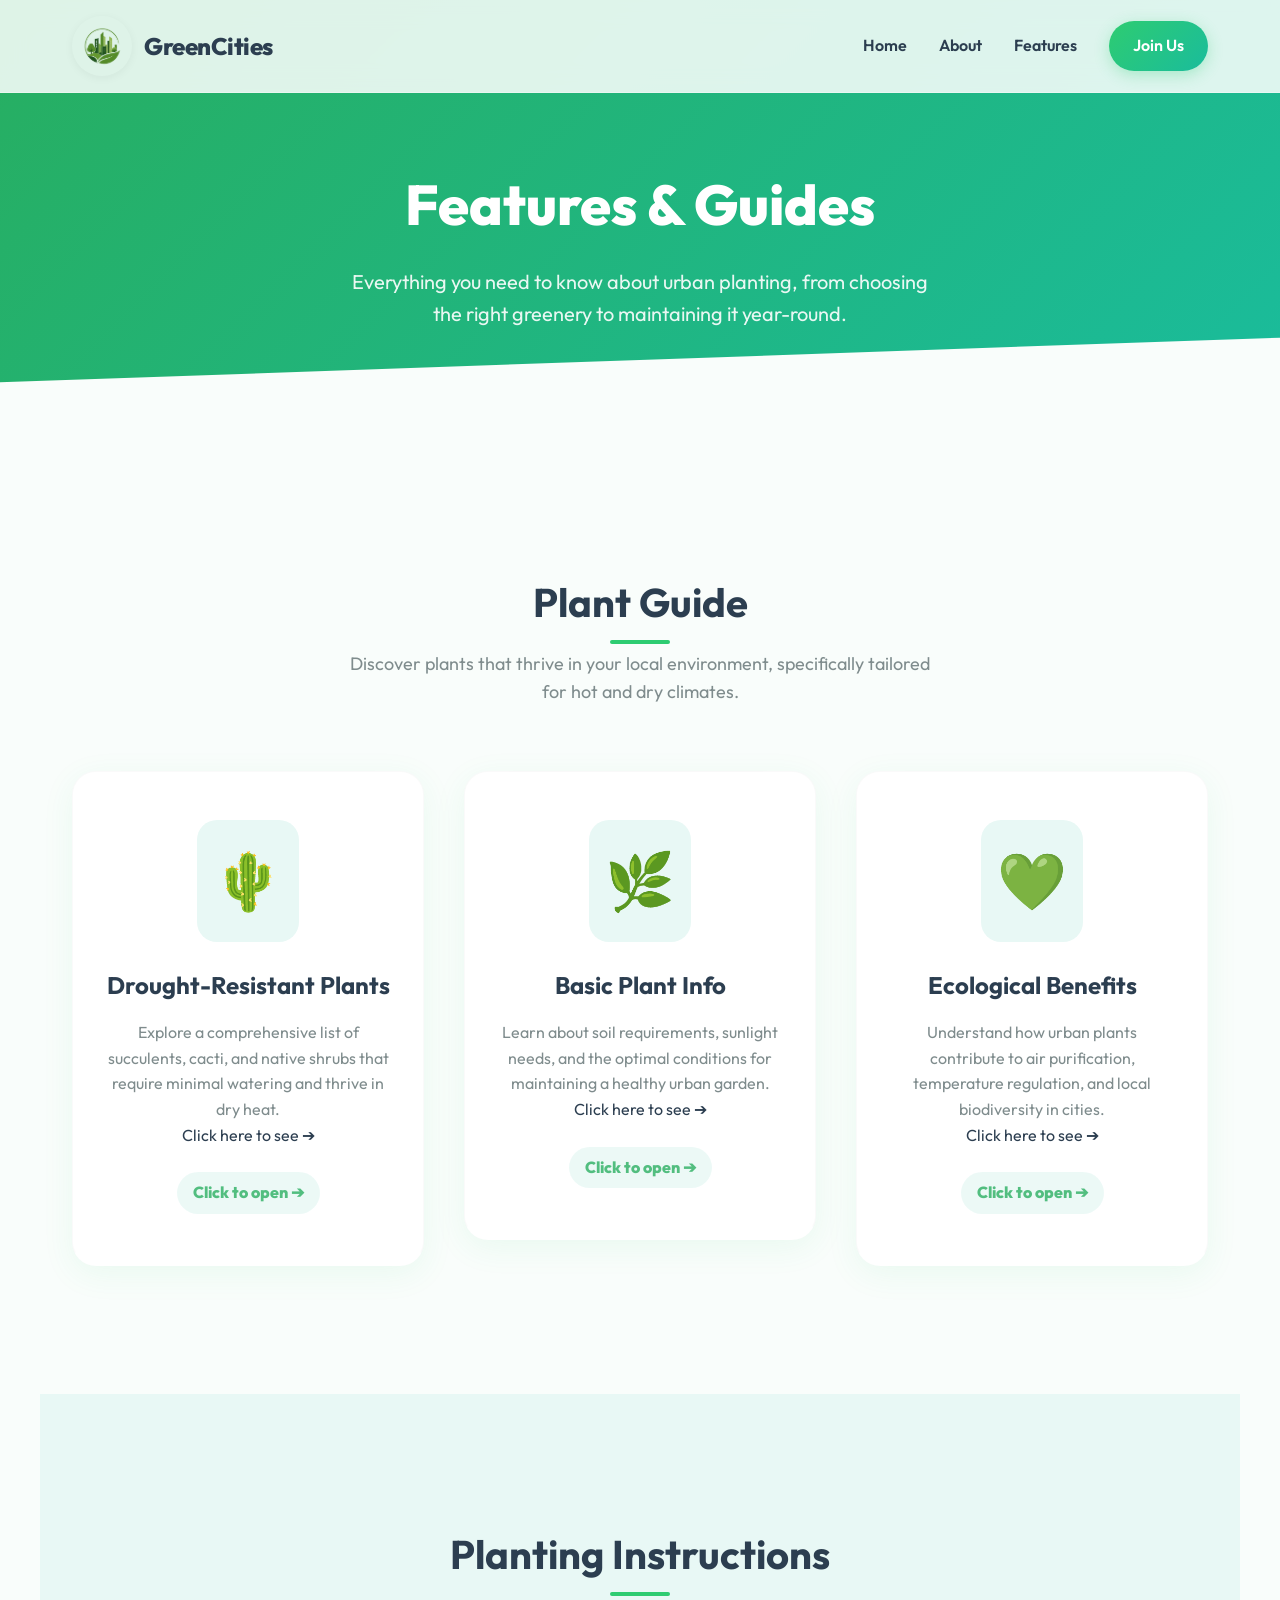
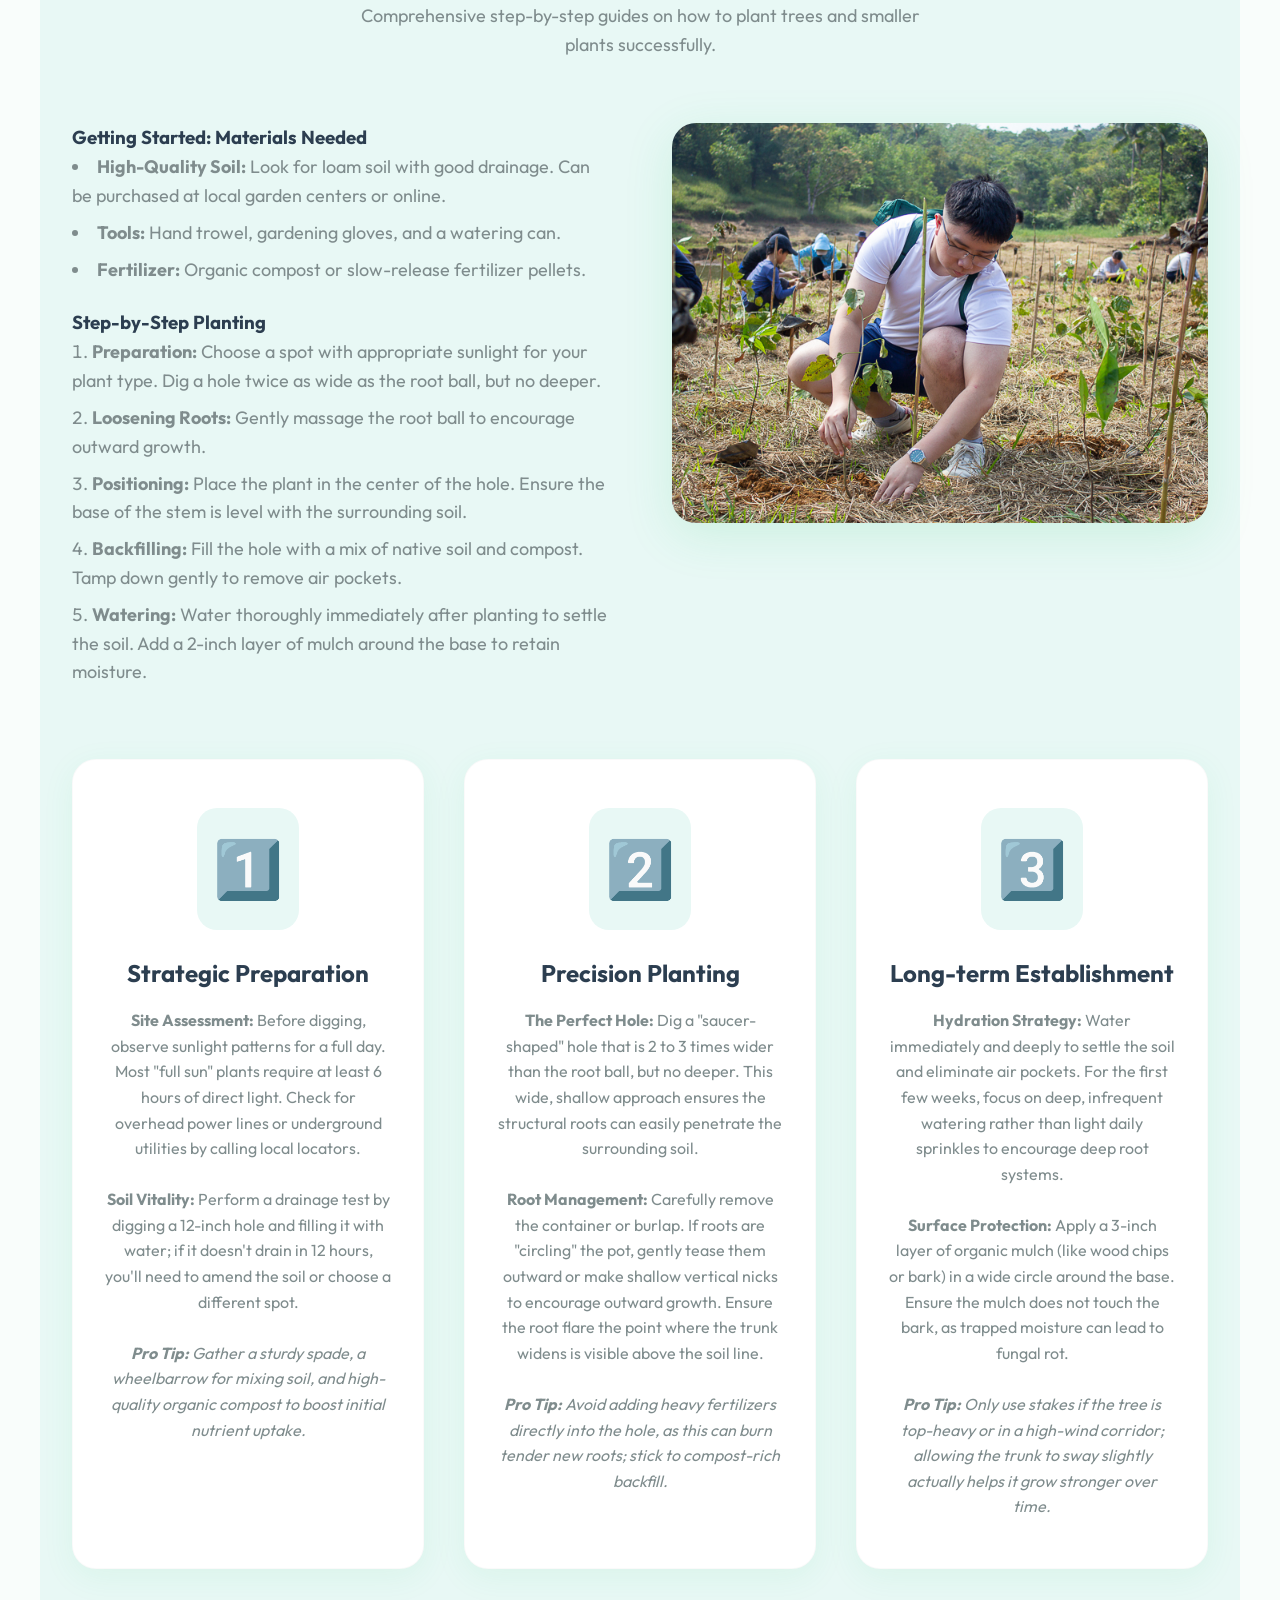
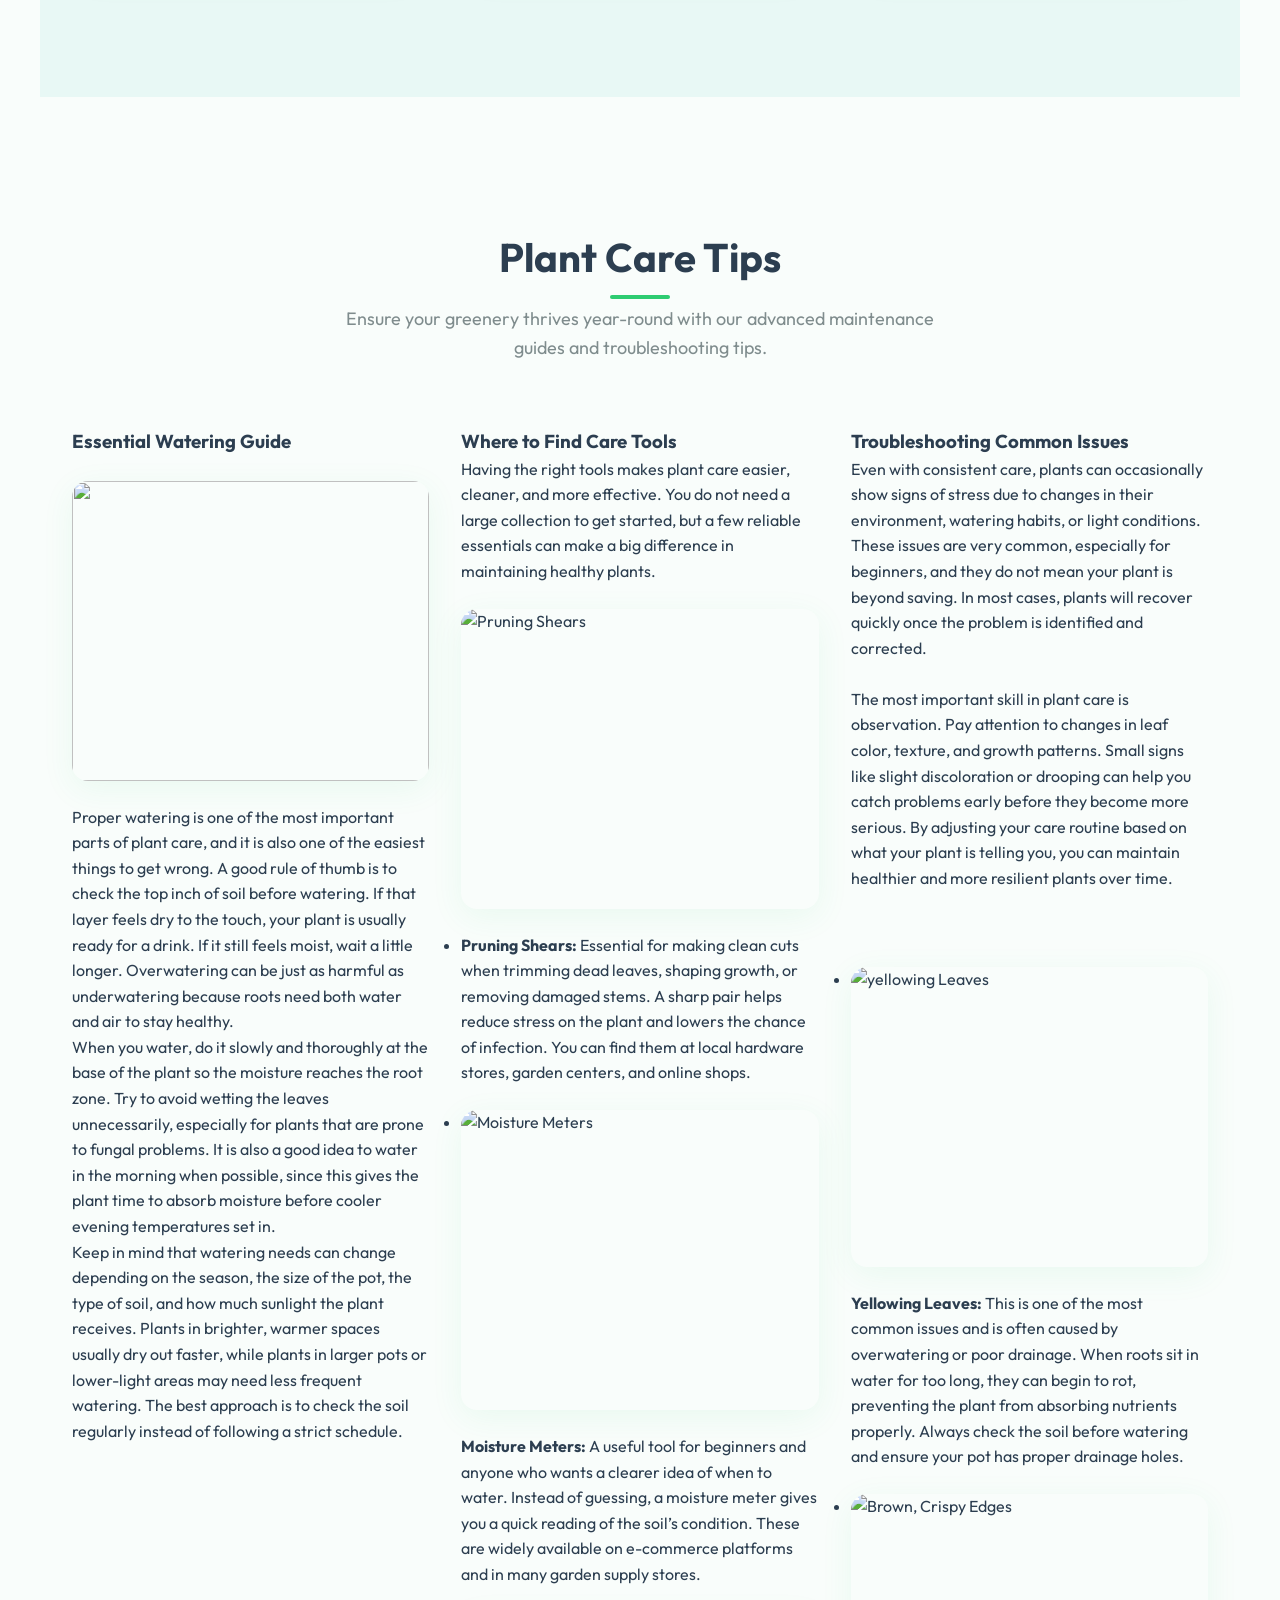
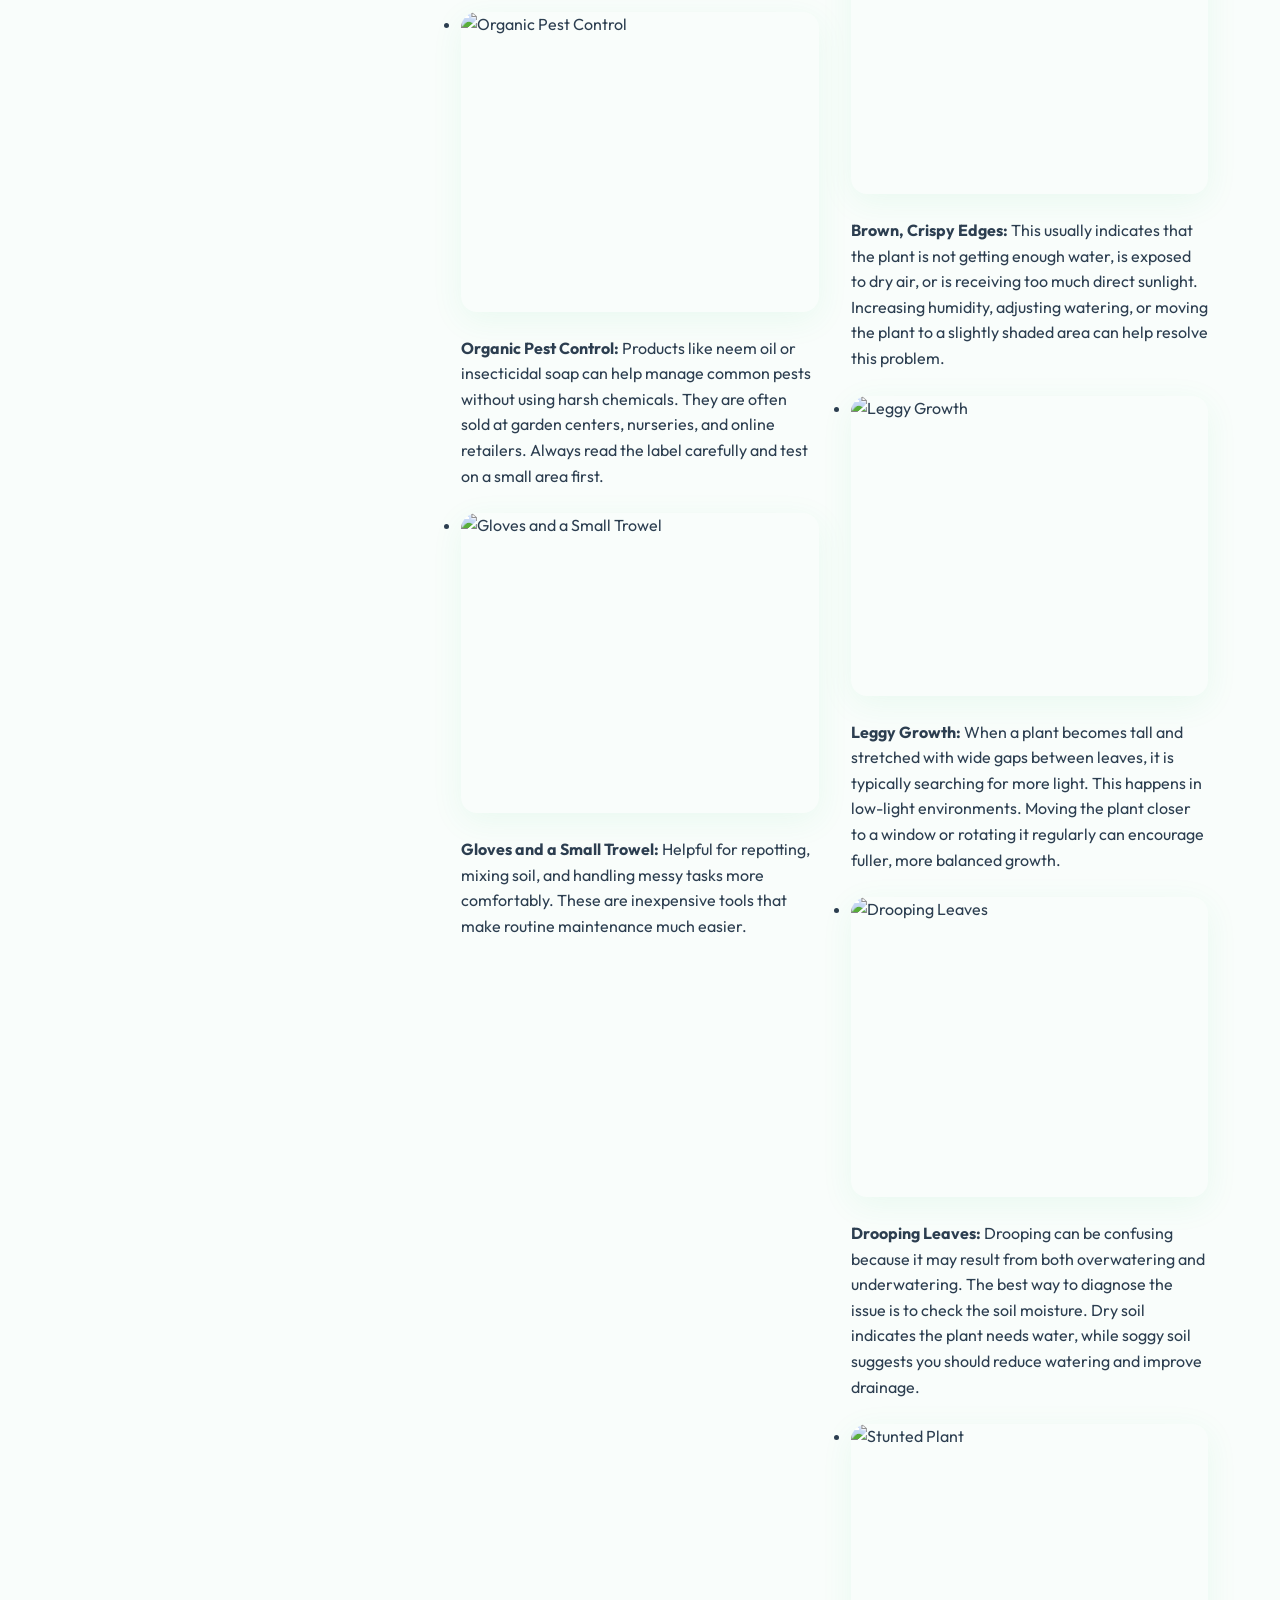
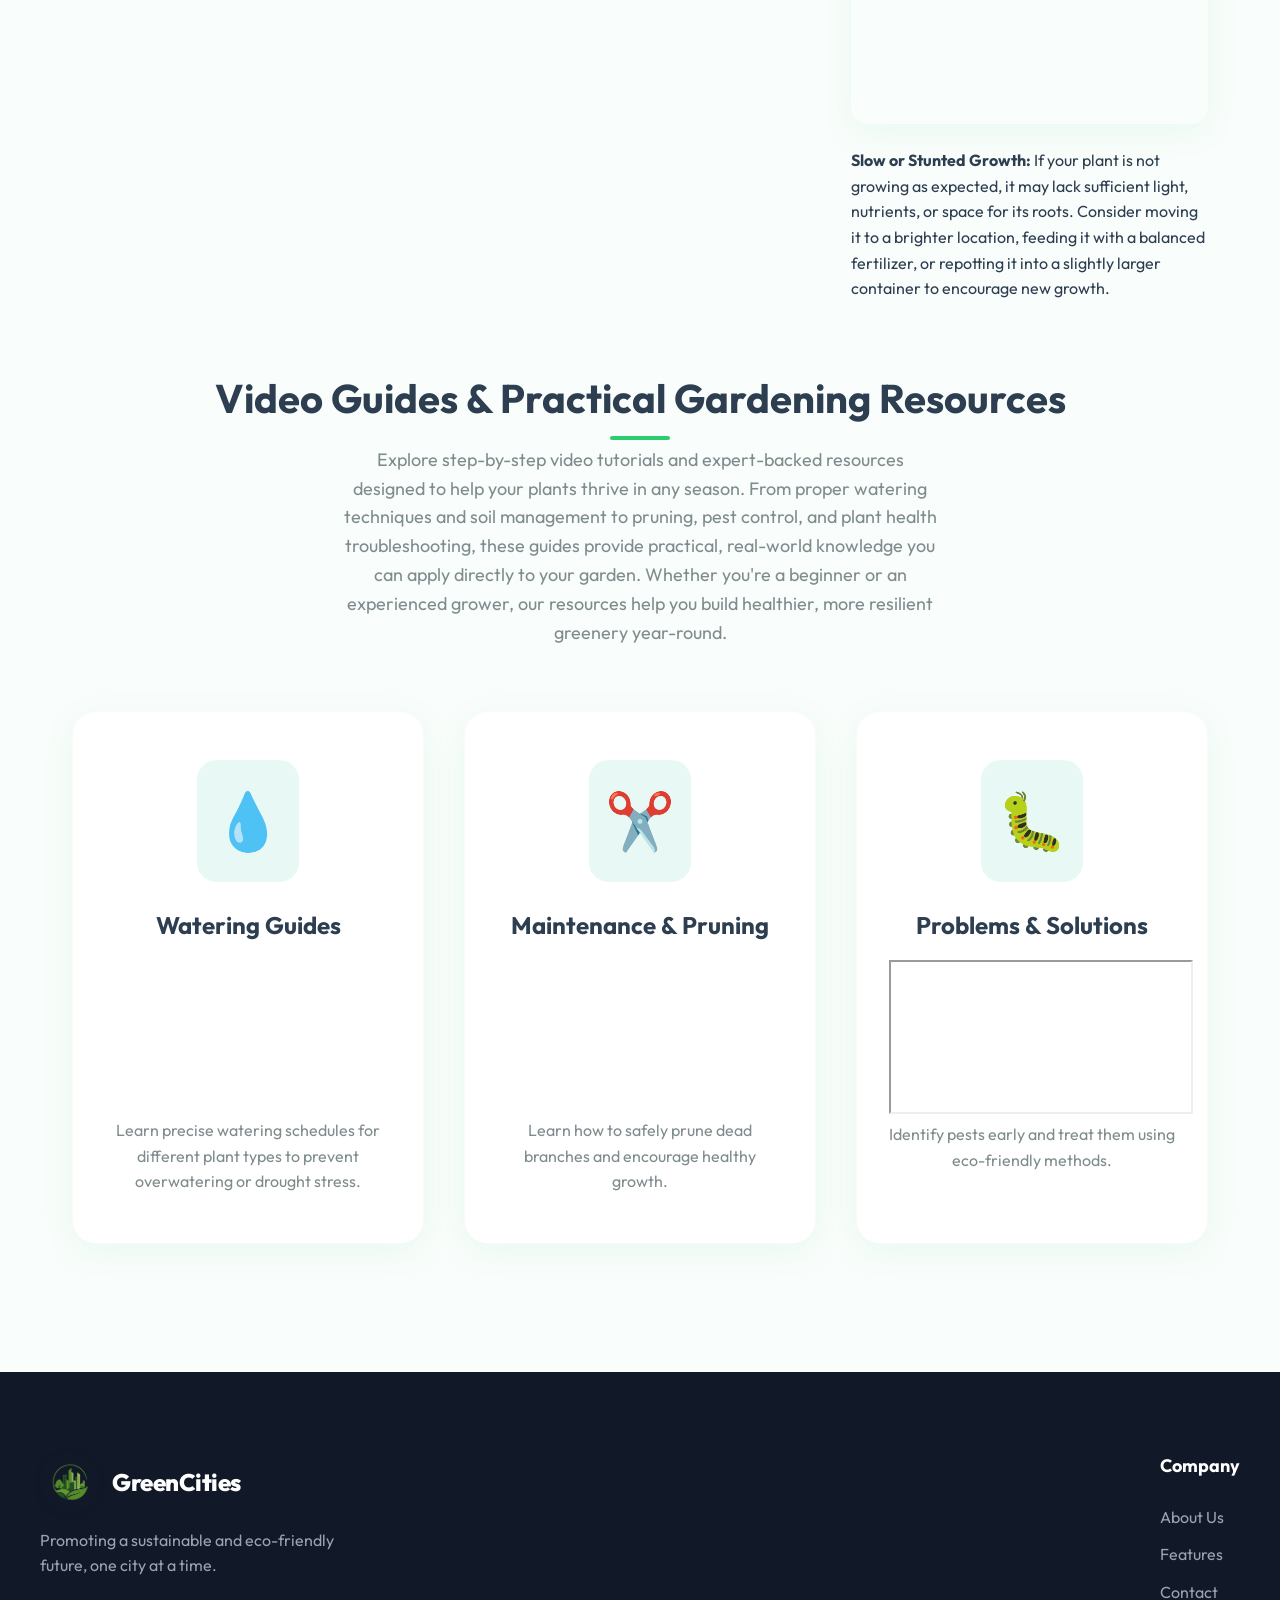
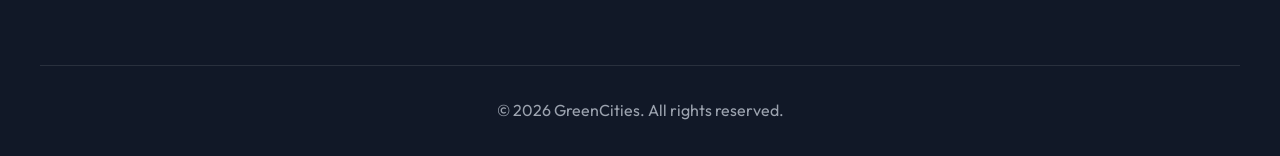
==== commit bd064d89: "Revise features.html for improved content layout Updated features.html to enhance content structure " ====
--- a/features.html
+++ b/features.html
@@ -48,21 +48,29 @@
                     <div class="feature-card">
                         <div class="icon">🌵</div>
                         <h3>Drought-Resistant Plants</h3>
-                        <p>A comprehensive list of succulents, cacti, and native shrubs that require minimal watering.</p>
+                        <p>Explore a comprehensive list of succulents, cacti, and native shrubs that require minimal
+                            watering and thrive in dry heat.</p>
+                        <div class="btn-card">Click here to see ➔</div>
                     </div>
                 </a>
+
                 <a href="plant-info.html" class="feature-link">
                     <div class="feature-card">
                         <div class="icon">🌿</div>
                         <h3>Basic Plant Info</h3>
-                        <p>Learn about soil requirements, sunlight needs, and the optimal conditions for your urban garden.</p>
+                        <p>Learn about soil requirements, sunlight needs, and the optimal conditions for maintaining a
+                            healthy urban garden.</p>
+                        <div class="btn-card">Click here to see ➔</div>
                     </div>
                 </a>
+
                 <a href="eco-benefits.html" class="feature-link">
                     <div class="feature-card">
                         <div class="icon">💚</div>
                         <h3>Ecological Benefits</h3>
-                        <p>Understand how these plants contribute to air purification, temperature regulation, and local biodiversity.</p>
+                        <p>Understand how urban plants contribute to air purification, temperature regulation, and local
+                            biodiversity in cities.</p>
+                        <div class="btn-card">Click here to see ➔</div>
                     </div>
                 </a>
             </div>
@@ -105,25 +113,78 @@
             </div>
 
             <div class="feature-grid">
+                <!-- Step 1: Strategic Preparation -->
                 <div class="feature-card">
                     <div class="icon">1️⃣</div>
-                    <h3>Preparation</h3>
-                    <p>Choose the right spot, test the soil drainage, and gather the necessary beginner-friendly tools.
-                    </p>
-                </div>
+                    <h3>Strategic Preparation</h3>
+                    <p>
+                        <strong>Site Assessment:</strong> Before digging, observe sunlight patterns for a full day. Most
+                        "full sun" plants require at least 6 hours of direct light.
+                        Check for overhead power lines or underground utilities by calling local locators.
+                        <br><br>
+
+                    </p>
+                    <p>
+                        <strong>Soil Vitality:</strong> Perform a drainage test by digging a 12-inch hole and filling it
+                        with water;
+                        if it doesn't drain in 12 hours, you'll need to amend the soil or choose a different spot.
+                        <br><br>
+
+                    </p>
+                    <p>
+                        <em><strong>Pro Tip:</strong> Gather a sturdy spade, a wheelbarrow for mixing soil, and
+                            high-quality organic compost to boost initial nutrient uptake.</em>
+                    </p>
+                </div>
+
+
                 <div class="feature-card">
                     <div class="icon">2️⃣</div>
-                    <h3>The Planting Process</h3>
-                    <p>Digging the right-sized hole, loosening the root ball, and positioning the plant perfectly.</p>
-                </div>
+                    <h3>Precision Planting</h3>
+                    <p>
+                        <strong>The Perfect Hole:</strong> Dig a "saucer-shaped" hole that is 2 to 3 times wider than
+                        the root ball,
+                        but no deeper. This wide, shallow approach ensures the structural roots can easily penetrate the
+                        surrounding soil.
+                        <br><br>
+                    </p>
+                    <p>
+                        <strong>Root Management:</strong> Carefully remove the container or burlap. If roots are
+                        "circling" the pot,
+                        gently tease them outward or make shallow vertical nicks to encourage outward growth.
+                        Ensure the root flare the point where the trunk widens is visible above the soil line.
+                        <br><br>
+                    </p>
+                    <p>
+                        <em><strong>Pro Tip:</strong> Avoid adding heavy fertilizers directly into the hole, as this can
+                            burn tender new roots; stick to compost-rich backfill.</em>
+                    </p>
+                </div>
+
                 <div class="feature-card">
                     <div class="icon">3️⃣</div>
-                    <h3>Post-Planting Care</h3>
-                    <p>Mulching the base, providing the initial deep watering, and staking the tree if necessary.</p>
+                    <h3>Long-term Establishment</h3>
+                    <p>
+                        <strong>Hydration Strategy:</strong> Water immediately and deeply to settle the soil and
+                        eliminate air pockets.
+                        For the first few weeks, focus on deep, infrequent watering rather than light daily sprinkles to
+                        encourage deep root systems.
+                        <br><br>
+                    </p>
+                    <p>
+                        <strong>Surface Protection:</strong> Apply a 3-inch layer of organic mulch (like wood chips or
+                        bark) in a wide circle around the base.
+                        Ensure the mulch does not touch the bark, as trapped moisture can lead to fungal rot.
+                        <br><br>
+                    </p>
+                    <p>
+                        <em><strong>Pro Tip:</strong> Only use stakes if the tree is top-heavy or in a high-wind
+                            corridor;
+                            allowing the trunk to sway slightly actually helps it grow stronger over time.</em>
+                    </p>
                 </div>
             </div>
         </section>
-
         <section id="plant-care-tips" class="features">
             <div class="section-header">
                 <h2>Plant Care Tips</h2>
@@ -131,66 +192,229 @@
                     tips.</p>
             </div>
 
-            <div class="split-layout" style="margin-bottom: 4rem;">
-                <div class="split-image" style="order: -1;">
-                    <img src="images/pruning.jpg" alt="Plant Care Tips"
-                        style="border-radius: 24px; box-shadow: var(--shadow-hover);">
-                </div>
+            <div class="split-layout"
+                style="margin-bottom: 4rem; display: grid; grid-template-columns: repeat(3, 1fr); gap: 2rem;">
+
+
                 <div class="split-content">
+
                     <h3>Essential Watering Guide</h3>
-                    <p>The number one cause of plant failure is improper watering. Always check the top inch of soil
-                        before watering. If it feels dry, it's time to water. Water deeply at the base of the plant,
-                        avoiding the leaves to prevent fungal diseases.</p>
-
-                    <h3 style="margin-top: 2rem;">Where to Find Care Tools</h3>
-                    <ul class="content-list" style="margin-bottom: 1.5rem;">
-                        <li><strong>Pruning Shears:</strong> Essential for clean cuts. Available at any local hardware
-                            store.</li>
-                        <li><strong>Moisture Meters:</strong> A great investment for beginners. You can find these
-                            easily on e-commerce platforms.</li>
-                        <li><strong>Organic Pest Control:</strong> Look for Neem Oil or insecticidal soap at your local
-                            garden center.</li>
+                    <img class="mid-image" src="images/water-plant.jpg">
+                    <p>
+                        Proper watering is one of the most important parts of plant care, and it is also one of the
+                        easiest things to get wrong.
+                        A good rule of thumb is to check the top inch of soil before watering. If that layer feels dry
+                        to the touch, your plant
+                        is usually ready for a drink. If it still feels moist, wait a little longer. Overwatering can be
+                        just as harmful as
+                        underwatering because roots need both water and air to stay healthy.
+                        <br>
+                    </p>
+                    <p>
+                        When you water, do it slowly and thoroughly at the base of the plant so the moisture reaches the
+                        root zone. Try to avoid
+                        wetting the leaves unnecessarily, especially for plants that are prone to fungal problems. It is
+                        also a good idea to water
+                        in the morning when possible, since this gives the plant time to absorb moisture before cooler
+                        evening temperatures set in.
+                        <br>
+                    </p>
+                    <p>
+                        Keep in mind that watering needs can change depending on the season, the size of the pot, the
+                        type of soil, and how much
+                        sunlight the plant receives. Plants in brighter, warmer spaces usually dry out faster, while
+                        plants in larger pots or
+                        lower-light areas may need less frequent watering. The best approach is to check the soil
+                        regularly instead of following a
+                        strict schedule.
+                    </p>
+                </div>
+
+
+                <div class="split-content">
+
+                    <h3>Where to Find Care Tools</h3>
+                    <p>
+                        Having the right tools makes plant care easier, cleaner, and more effective. You do not need a
+                        large collection to get
+                        started, but a few reliable essentials can make a big difference in maintaining healthy plants.
+                    </p>
+                    <ul class="content-list-fixed-list">
+                        <img class="mid-image" src="images/shears.jpeg" alt="Pruning Shears">
+                        <li>
+                            <strong>Pruning Shears:</strong> Essential for making clean cuts when trimming dead leaves,
+                            shaping growth, or removing
+                            damaged stems. A sharp pair helps reduce stress on the plant and lowers the chance of
+                            infection. You can find them at
+                            local hardware stores, garden centers, and online shops.
+                        </li>
+                        <li>
+                            <img class="mid-image" src="images/moisture-meters.jpeg" alt="Moisture Meters">
+                            <strong>Moisture Meters:</strong> A useful tool for beginners and anyone who wants a clearer
+                            idea of when to water.
+                            Instead of guessing, a moisture meter gives you a quick reading of the soil’s condition.
+                            These are widely available on
+                            e-commerce platforms and in many garden supply stores.
+                        </li>
+                        <li>
+                            <img class="mid-image" src="images/organic-pesticides-homemade.jpg"
+                                alt="Organic Pest Control">
+                            <strong>Organic Pest Control:</strong> Products like neem oil or insecticidal soap can help
+                            manage common pests without
+                            using harsh chemicals. They are often sold at garden centers, nurseries, and online
+                            retailers. Always read the label
+                            carefully and test on a small area first.
+                        </li>
+                        <li>
+                            <img class="mid-image" src="images/gardening-set.avif" alt="Gloves and a Small Trowel">
+                            <strong>Gloves and a Small Trowel:</strong> Helpful for repotting, mixing soil, and handling
+                            messy tasks more comfortably.
+                            These are inexpensive tools that make routine maintenance much easier.
+                        </li>
                     </ul>
+                </div>
+
+
+                <div class="split-content">
+
 
                     <h3>Troubleshooting Common Issues</h3>
-                    <ul class="content-list" style="margin-bottom: 0;">
-                        <li><strong>Yellowing Leaves:</strong> Usually a sign of overwatering or poor drainage. Reduce
-                            watering frequency.</li>
-                        <li><strong>Brown, Crispy Edges:</strong> Indicates underwatering or too much direct sunlight.
-                        </li>
-                        <li><strong>Leggy Growth:</strong> The plant is reaching for light. Move it to a brighter
-                            location.</li>
+                    <p>
+                        Even with consistent care, plants can occasionally show signs of stress due to changes in their
+                        environment,
+                        watering habits, or light conditions. These issues are very common, especially for beginners,
+                        and they do not
+                        mean your plant is beyond saving. In most cases, plants will recover quickly once the problem is
+                        identified
+                        and corrected.
+                    </p>
+                    <br>
+                    <p>
+                        The most important skill in plant care is observation. Pay attention to changes in leaf color,
+                        texture, and
+                        growth patterns. Small signs like slight discoloration or drooping can help you catch problems
+                        early before
+                        they become more serious. By adjusting your care routine based on what your plant is telling
+                        you, you can
+                        maintain healthier and more resilient plants over time.
+                    </p>
+                    <br><br>
+
+                    <ul class="content-list-fixed-list">
+                        <li>
+                            <img class="mid-image" src="images/yellow-leaves.jpg" alt="yellowing Leaves">
+                            <strong>Yellowing Leaves:</strong> This is one of the most common issues and is often caused
+                            by overwatering
+                            or poor drainage. When roots sit in water for too long, they can begin to rot, preventing
+                            the plant from
+                            absorbing nutrients properly. Always check the soil before watering and ensure your pot has
+                            proper drainage holes.
+                        </li>
+                        <li>
+                            <img class="mid-image" src="images/brown-leaves.jpg" alt="Brown, Crispy Edges">
+                            <strong>Brown, Crispy Edges:</strong> This usually indicates that the plant is not getting
+                            enough water,
+                            is exposed to dry air, or is receiving too much direct sunlight. Increasing humidity,
+                            adjusting watering,
+                            or moving the plant to a slightly shaded area can help resolve this problem.
+                        </li>
+                        <li>
+                            <img class="mid-image" src="images/leggy-growth.jpg" alt="Leggy Growth">
+                            <strong>Leggy Growth:</strong> When a plant becomes tall and stretched with wide gaps
+                            between leaves,
+                            it is typically searching for more light. This happens in low-light environments. Moving the
+                            plant closer
+                            to a window or rotating it regularly can encourage fuller, more balanced growth.
+                        </li>
+                        <li>
+                            <img class="mid-image" src="images/drooping-leaves.avif" alt="Drooping Leaves">
+                            <strong>Drooping Leaves:</strong> Drooping can be confusing because it may result from both
+                            overwatering
+                            and underwatering. The best way to diagnose the issue is to check the soil moisture. Dry
+                            soil indicates
+                            the plant needs water, while soggy soil suggests you should reduce watering and improve
+                            drainage.
+                        </li>
+                        <li>
+                            <img class="mid-image" src="images/stunded.png" alt="Stunted Plant">
+                            <strong>Slow or Stunted Growth:</strong> If your plant is not growing as expected, it may
+                            lack sufficient
+                            light, nutrients, or space for its roots. Consider moving it to a brighter location, feeding
+                            it with a
+                            balanced fertilizer, or repotting it into a slightly larger container to encourage new
+                            growth.
+                        </li>
                     </ul>
                 </div>
-            </div>
+
+            </div>
+
+            <div class="section-header">
+                <h2>Video Guides & Practical Gardening Resources</h2>
+                <p>
+                    Explore step-by-step video tutorials and expert-backed resources designed to help your plants thrive
+                    in any season.
+                    From proper watering techniques and soil management to pruning, pest control, and plant health
+                    troubleshooting,
+                    these guides provide practical, real-world knowledge you can apply directly to your garden. Whether
+                    you're a beginner
+                    or an experienced grower, our resources help you build healthier, more resilient greenery
+                    year-round.
+                </p>
+            </div>
+
 
             <div class="feature-grid">
-                <a href="https://www.youtube.com/results?search_query=how+to+water+plants+properly" target="_blank" class="feature-card"
-                    style="text-decoration: none; color: inherit; display: block;">
+
+                <div class="feature-card">
+
                     <div class="icon">💧</div>
                     <h3>Watering Guides</h3>
-                    <p>Learn the precise watering schedules for different plant types to prevent overwatering or drought
+
+                    <div class="video-wrapper">
+                        <iframe src="https://www.youtube.com/embed/VaTkzYv8sMo" title="Watering Plants Properly"
+                            frameborder="0"
+                            allow="accelerometer; autoplay; clipboard-write; encrypted-media; gyroscope; picture-in-picture; web-share"
+                            allowfullscreen>
+                        </iframe>
+                    </div>
+
+                    <p>Learn precise watering schedules for different plant types to prevent overwatering or drought
                         stress.</p>
-                    <span
-                        style="display: inline-block; margin-top: 1rem; color: var(--primary-dark); font-weight: 600;">Watch Video Guide &rarr;</span>
-                </a>
-                <a href="https://www.youtube.com/results?search_query=how+to+prune+plants+for+beginners" target="_blank" class="feature-card"
-                    style="text-decoration: none; color: inherit; display: block;">
+
+                </div>
+
+                <div class="feature-card">
+
                     <div class="icon">✂️</div>
                     <h3>Maintenance & Pruning</h3>
-                    <p>Tips on how to safely prune dead branches and leaves to encourage healthy new growth.</p>
-                    <span
-                        style="display: inline-block; margin-top: 1rem; color: var(--primary-dark); font-weight: 600;">Watch Video Guide &rarr;</span>
-                </a>
-                <a href="https://www.youtube.com/results?search_query=natural+eco-friendly+pest+control+plants" target="_blank" class="feature-card"
-                    style="text-decoration: none; color: inherit; display: block;">
+
+                    <div class="video-wrapper">
+                        <iframe src="https://www.youtube.com/embed/Dsm3Zuna1Vk" title="Pruning Basics" frameborder="0"
+                            allow="accelerometer; autoplay; clipboard-write; encrypted-media; gyroscope; picture-in-picture; web-share"
+                            allowfullscreen>
+                        </iframe>
+                    </div>
+
+                    <p>Learn how to safely prune dead branches and encourage healthy growth.</p>
+
+                </div>
+
+                <div class="feature-card">
+
                     <div class="icon">🐛</div>
                     <h3>Problems & Solutions</h3>
-                    <p>Identify common pests or diseases early on and learn natural, eco-friendly ways to treat them.
-                    </p>
-                    <span
-                        style="display: inline-block; margin-top: 1rem; color: var(--primary-dark); font-weight: 600;">Watch Video Guide &rarr;</span>
-                </a>
+
+                    <div class="video-wrapper">
+                        <iframe src="https://www.youtube.com/embed/em5t8bScq9s?si=k99K8V4PmsjJt-mS"
+                            title="Natural Pest Control" allowfullscreen>
+                        </iframe>
+                    </div>
+
+                    <p>Identify pests early and treat them using eco-friendly methods.</p>
+
+                </div>
+
             </div>
         </section>
     </main>
@@ -220,4 +444,4 @@
     </footer>
 </body>
 
-</html>+</html>
--- a/style.css
+++ b/style.css
@@ -111,7 +111,7 @@
     color: var(--primary);
 }
 
-/* Buttons */
+
 .btn-primary {
     background: linear-gradient(135deg, var(--primary), var(--secondary));
     color: var(--white) !important;
@@ -150,7 +150,6 @@
     filter: brightness(0.95);
 }
 
-/* Page Hero */
 .page-hero {
     padding: 10rem 2rem 5rem;
     background: linear-gradient(135deg, var(--primary-dark) 0%, var(--secondary) 100%);
@@ -197,7 +196,7 @@
     justify-content: center;
     position: relative;
     padding: 6rem 2rem 2rem;
-    background-image: linear-gradient(rgba(17, 24, 39, 0.7), rgba(17, 24, 39, 0.85)), url('file:///C:/Users/Joshua/.gemini/antigravity/brain/66e5b6cf-9556-49b2-91f2-da88c25bc179/hero_bg_1777098120230.png');
+    background-image: linear-gradient(rgba(17, 24, 39, 0.7), rgba(17, 24, 39, 0.85));
     background-size: cover;
     background-position: center;
     background-attachment: fixed;
@@ -926,4 +925,4 @@
     transform: scale(1.02);
     box-shadow: var(--shadow-hover);
 }
- + 
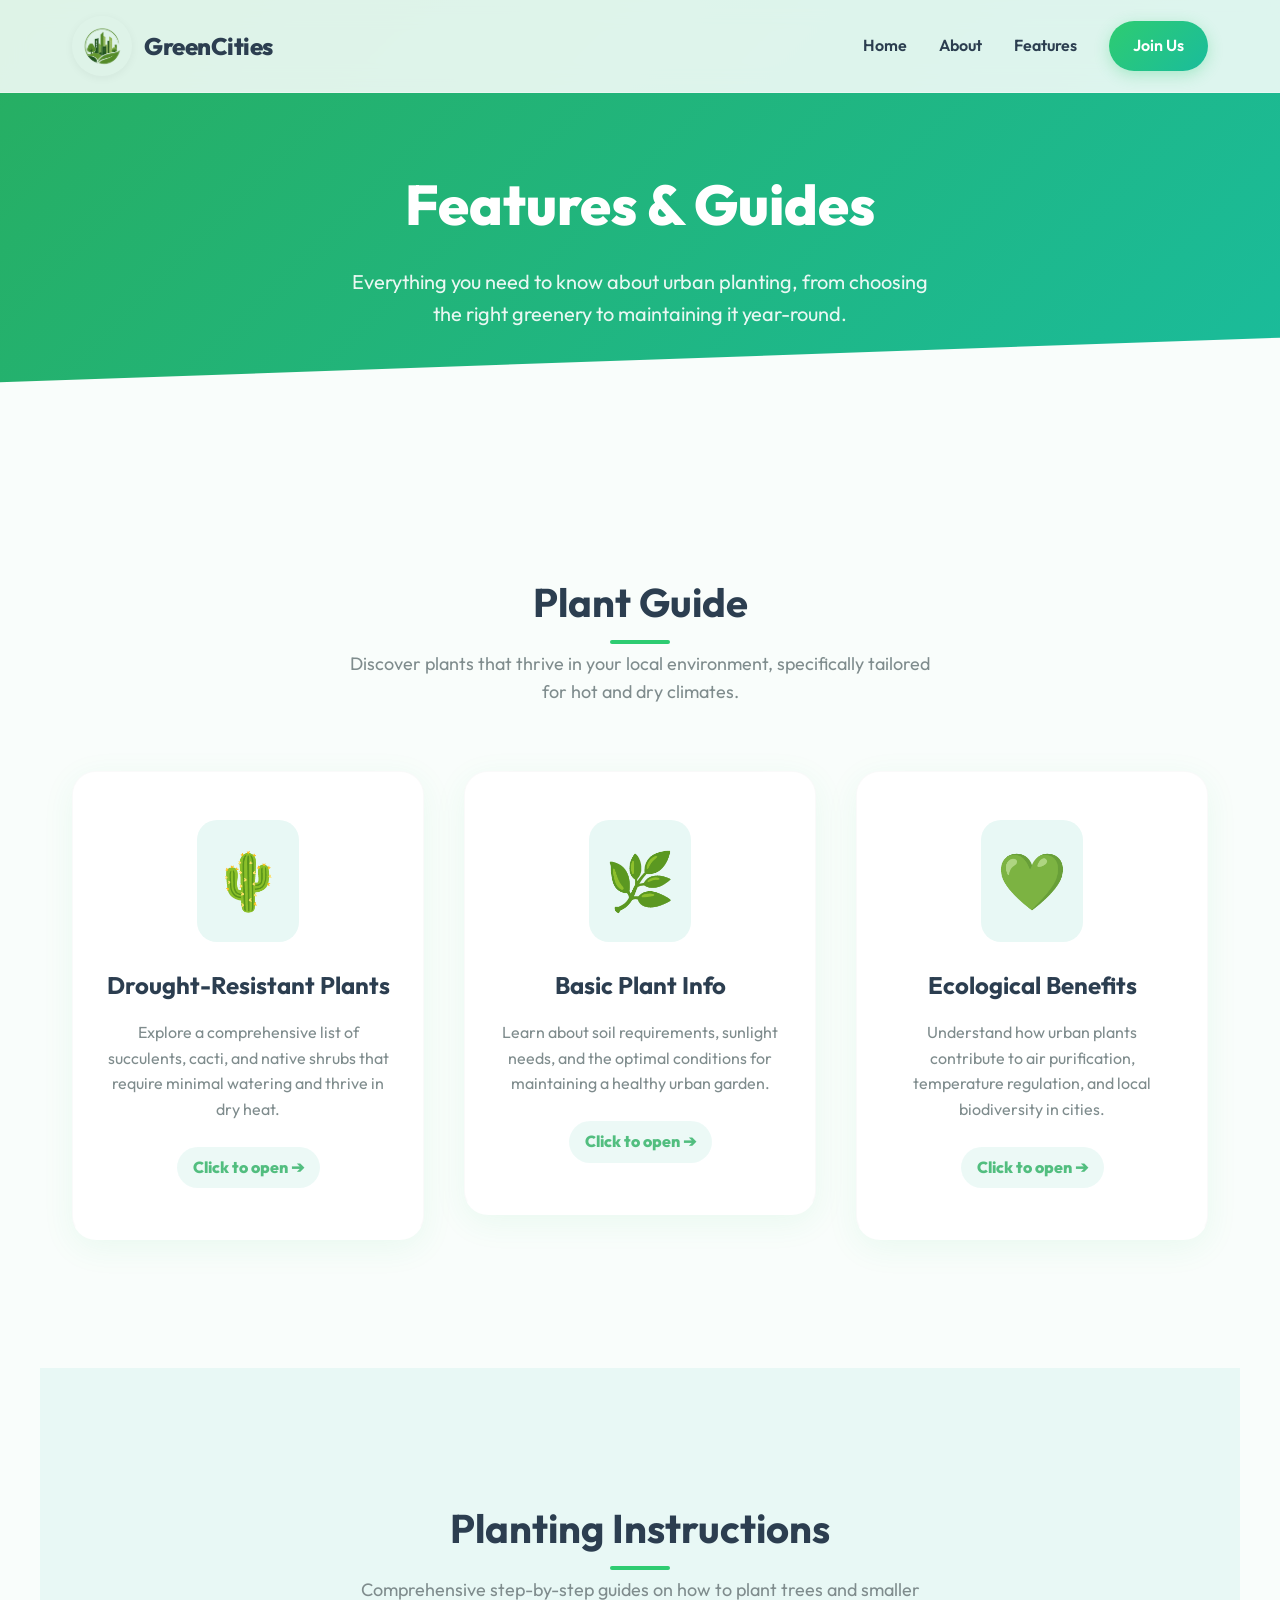
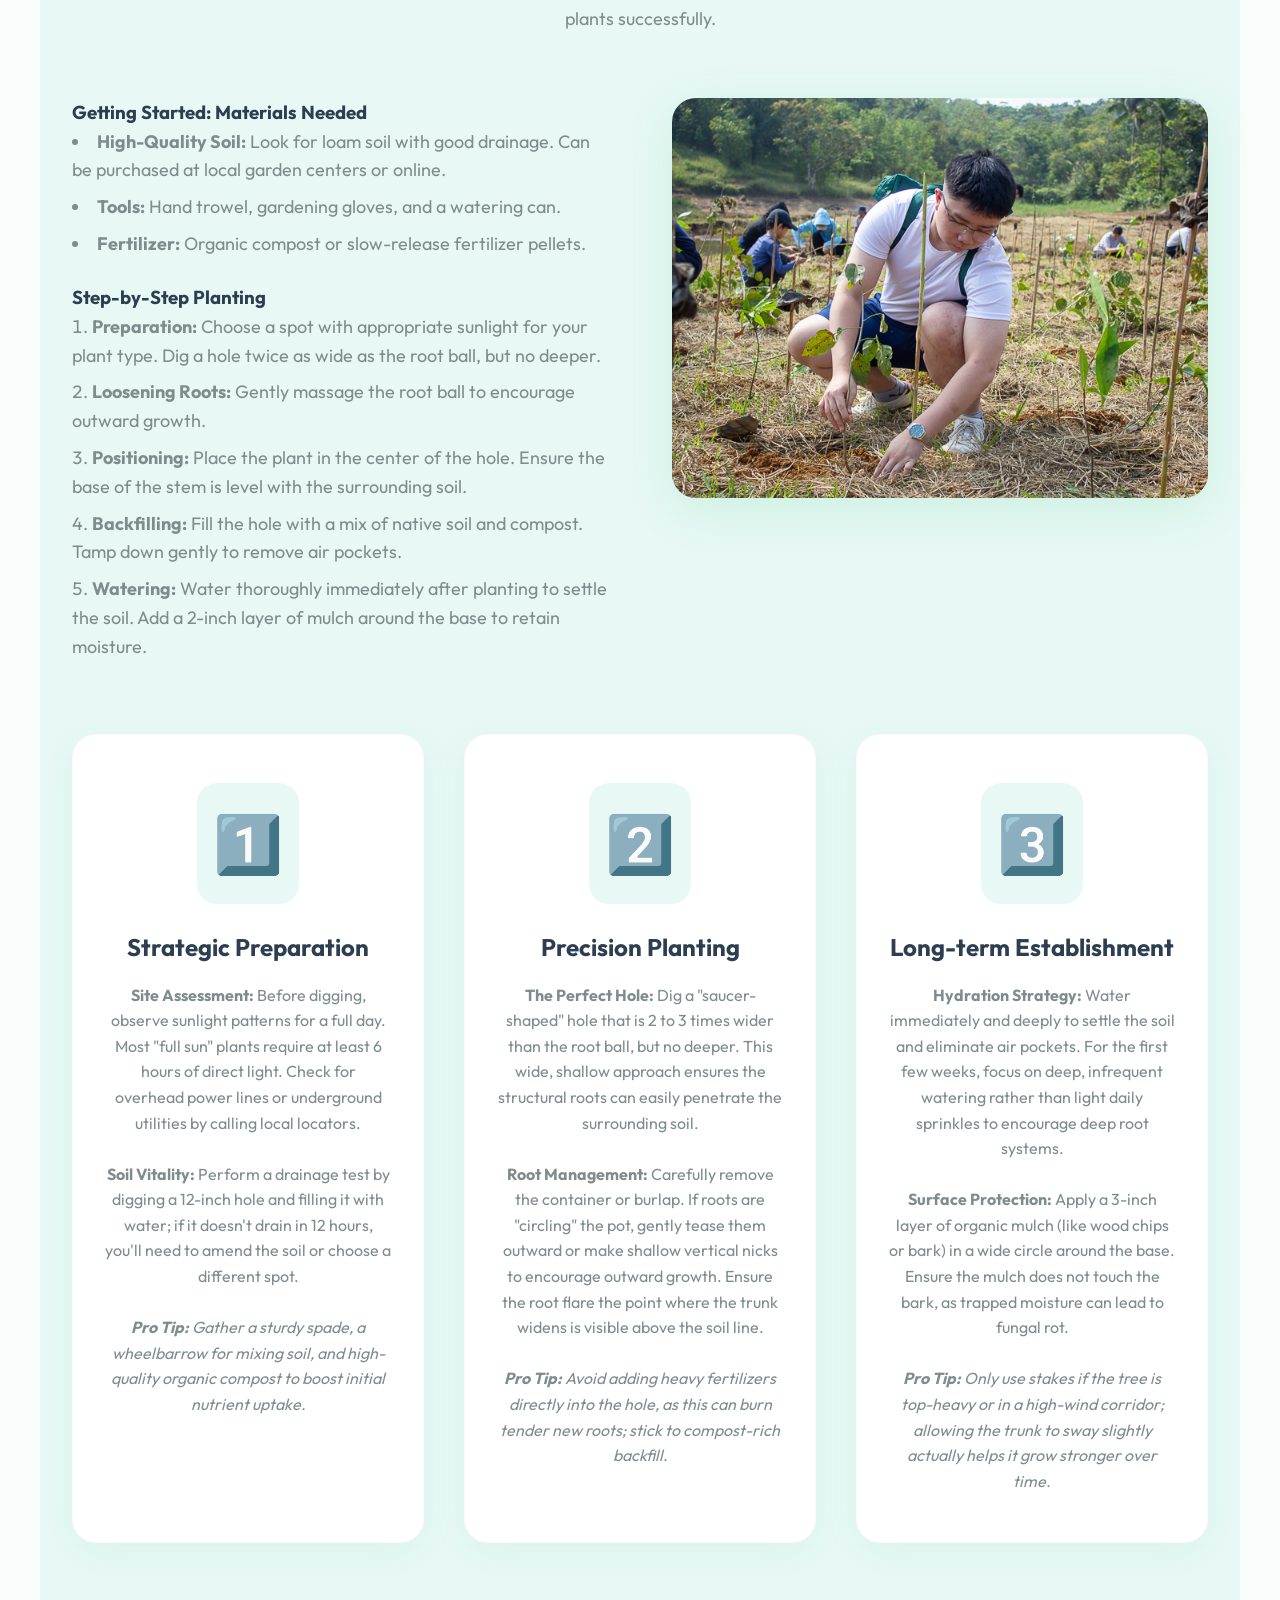
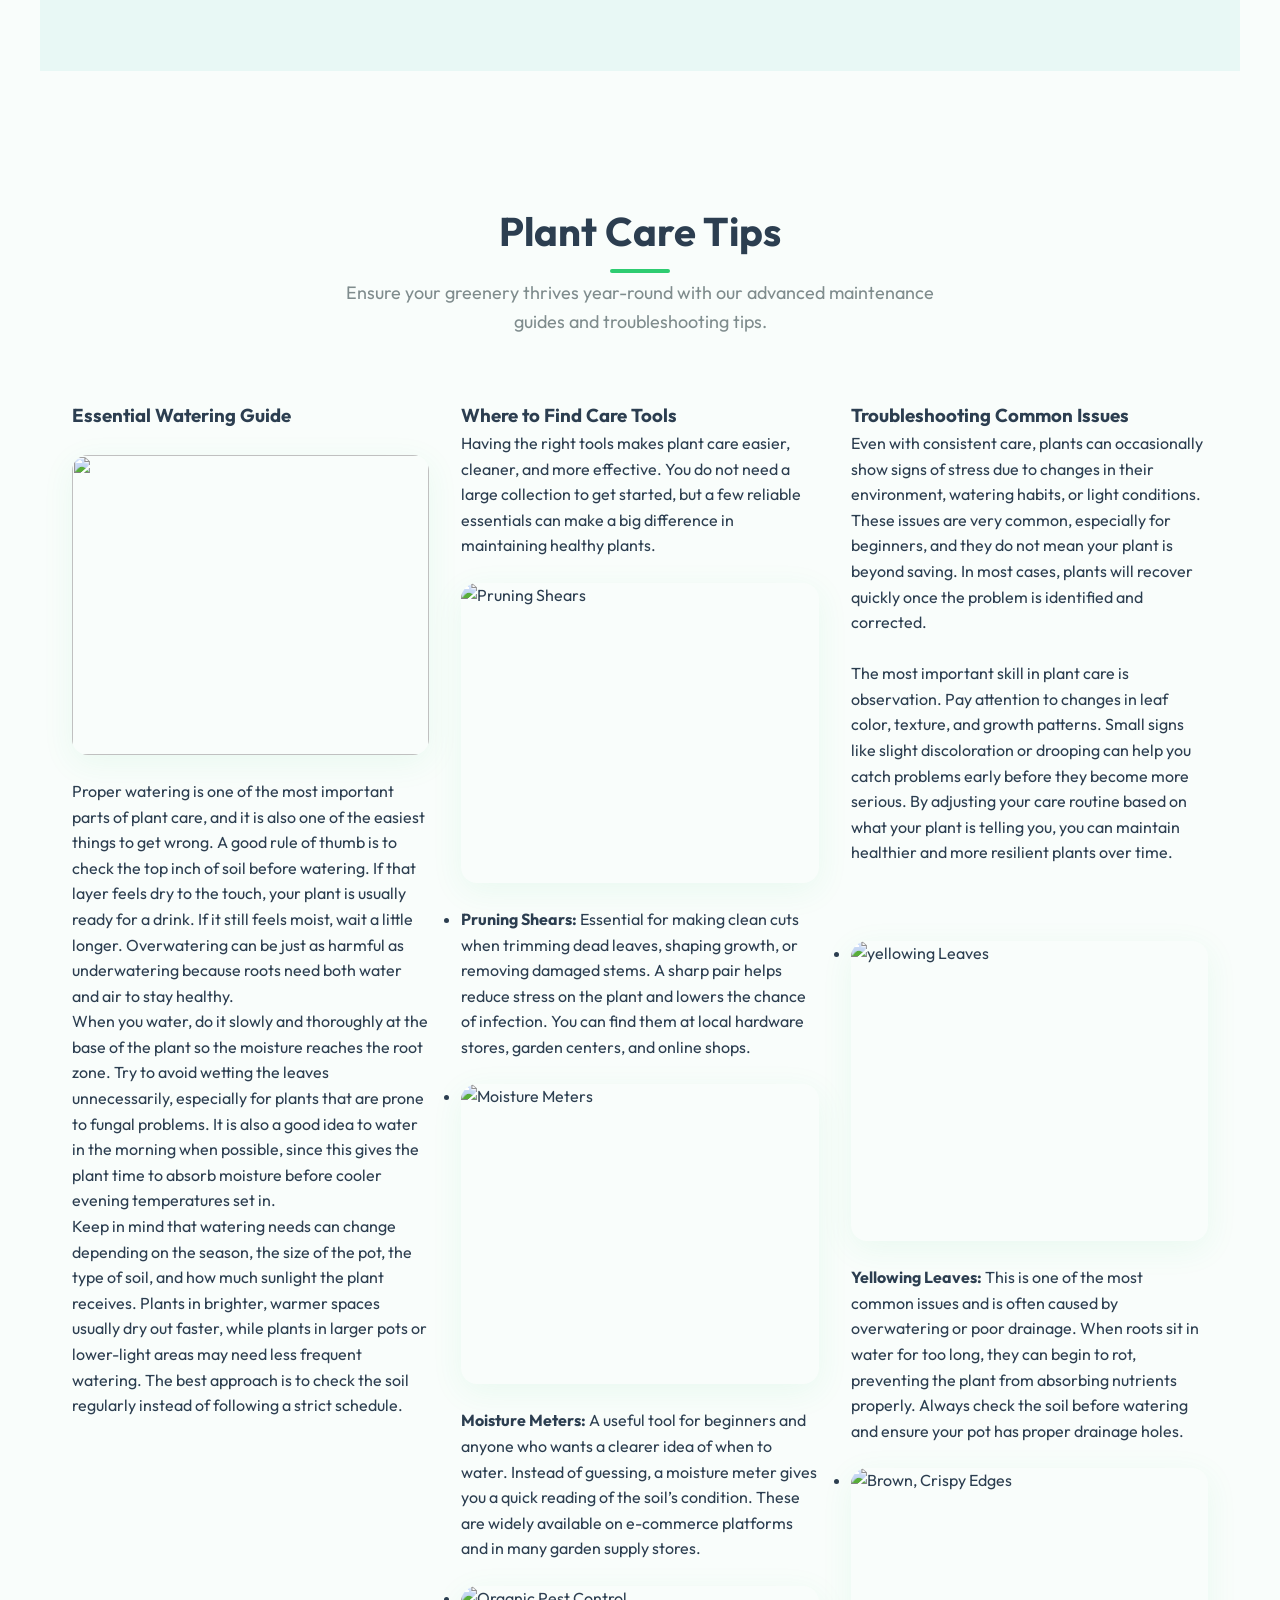
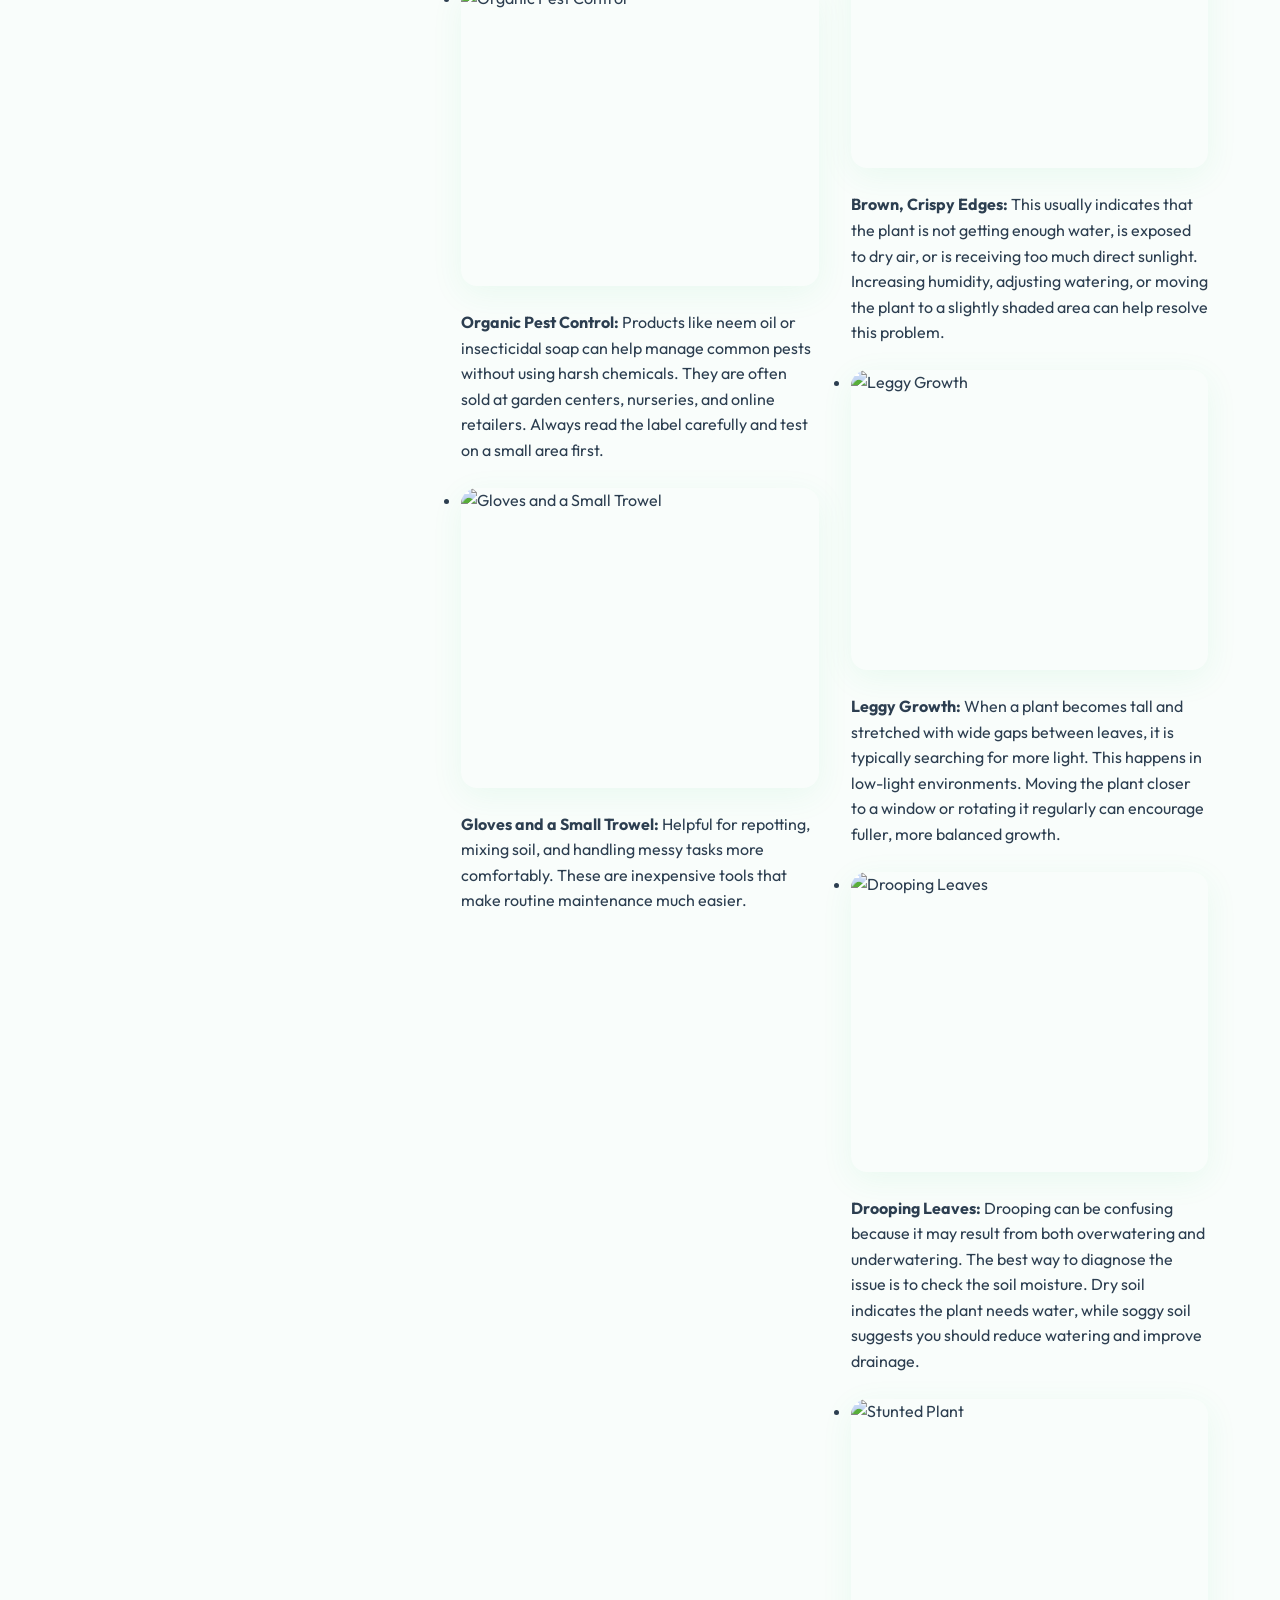
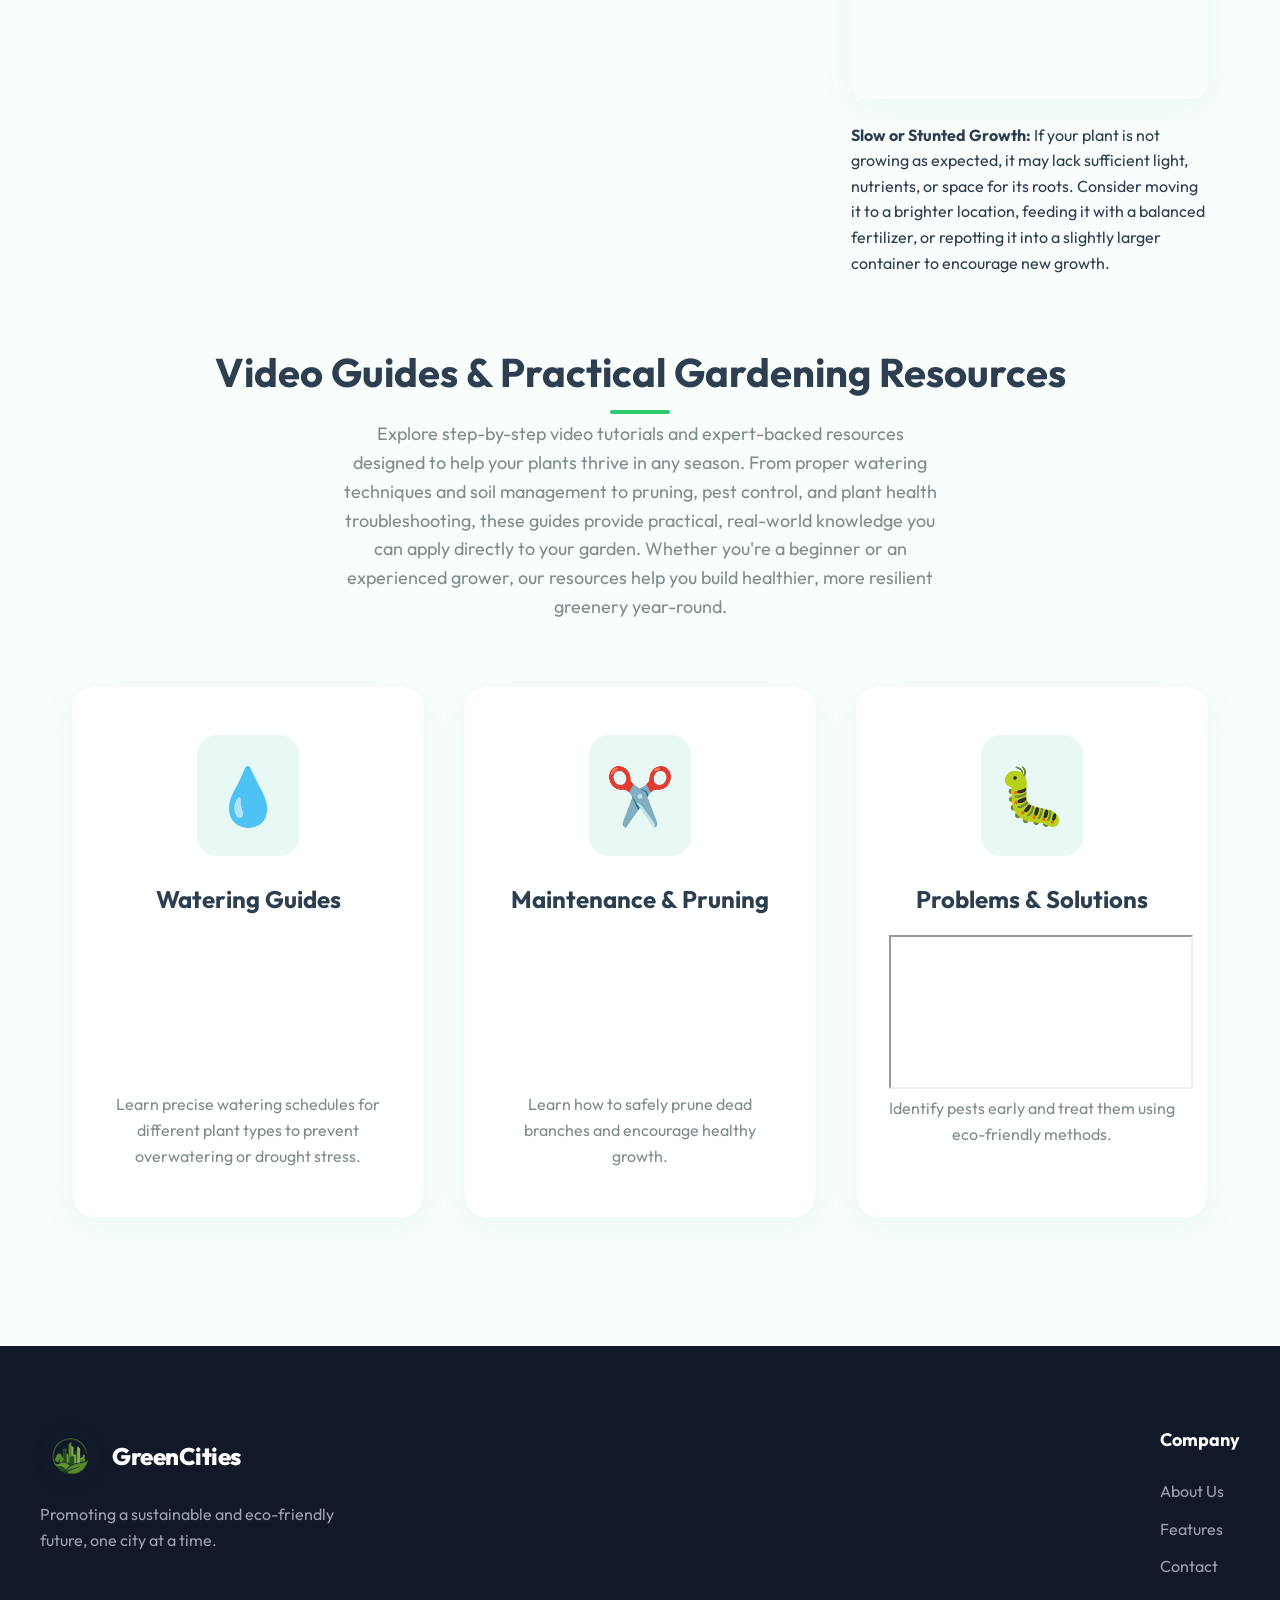
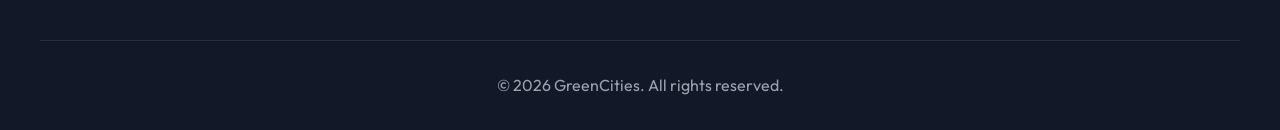
==== commit a6fa6c0f: "Fix HTML encoding issues in features.html" ====
--- a/features.html
+++ b/features.html
@@ -50,7 +50,7 @@
                         <h3>Drought-Resistant Plants</h3>
                         <p>Explore a comprehensive list of succulents, cacti, and native shrubs that require minimal
                             watering and thrive in dry heat.</p>
-                        <div class="btn-card">Click here to see ➔</div>
+                       
                     </div>
                 </a>
 
@@ -60,7 +60,7 @@
                         <h3>Basic Plant Info</h3>
                         <p>Learn about soil requirements, sunlight needs, and the optimal conditions for maintaining a
                             healthy urban garden.</p>
-                        <div class="btn-card">Click here to see ➔</div>
+                        
                     </div>
                 </a>
 
@@ -70,7 +70,7 @@
                         <h3>Ecological Benefits</h3>
                         <p>Understand how urban plants contribute to air purification, temperature regulation, and local
                             biodiversity in cities.</p>
-                        <div class="btn-card">Click here to see ➔</div>
+                        
                     </div>
                 </a>
             </div>
